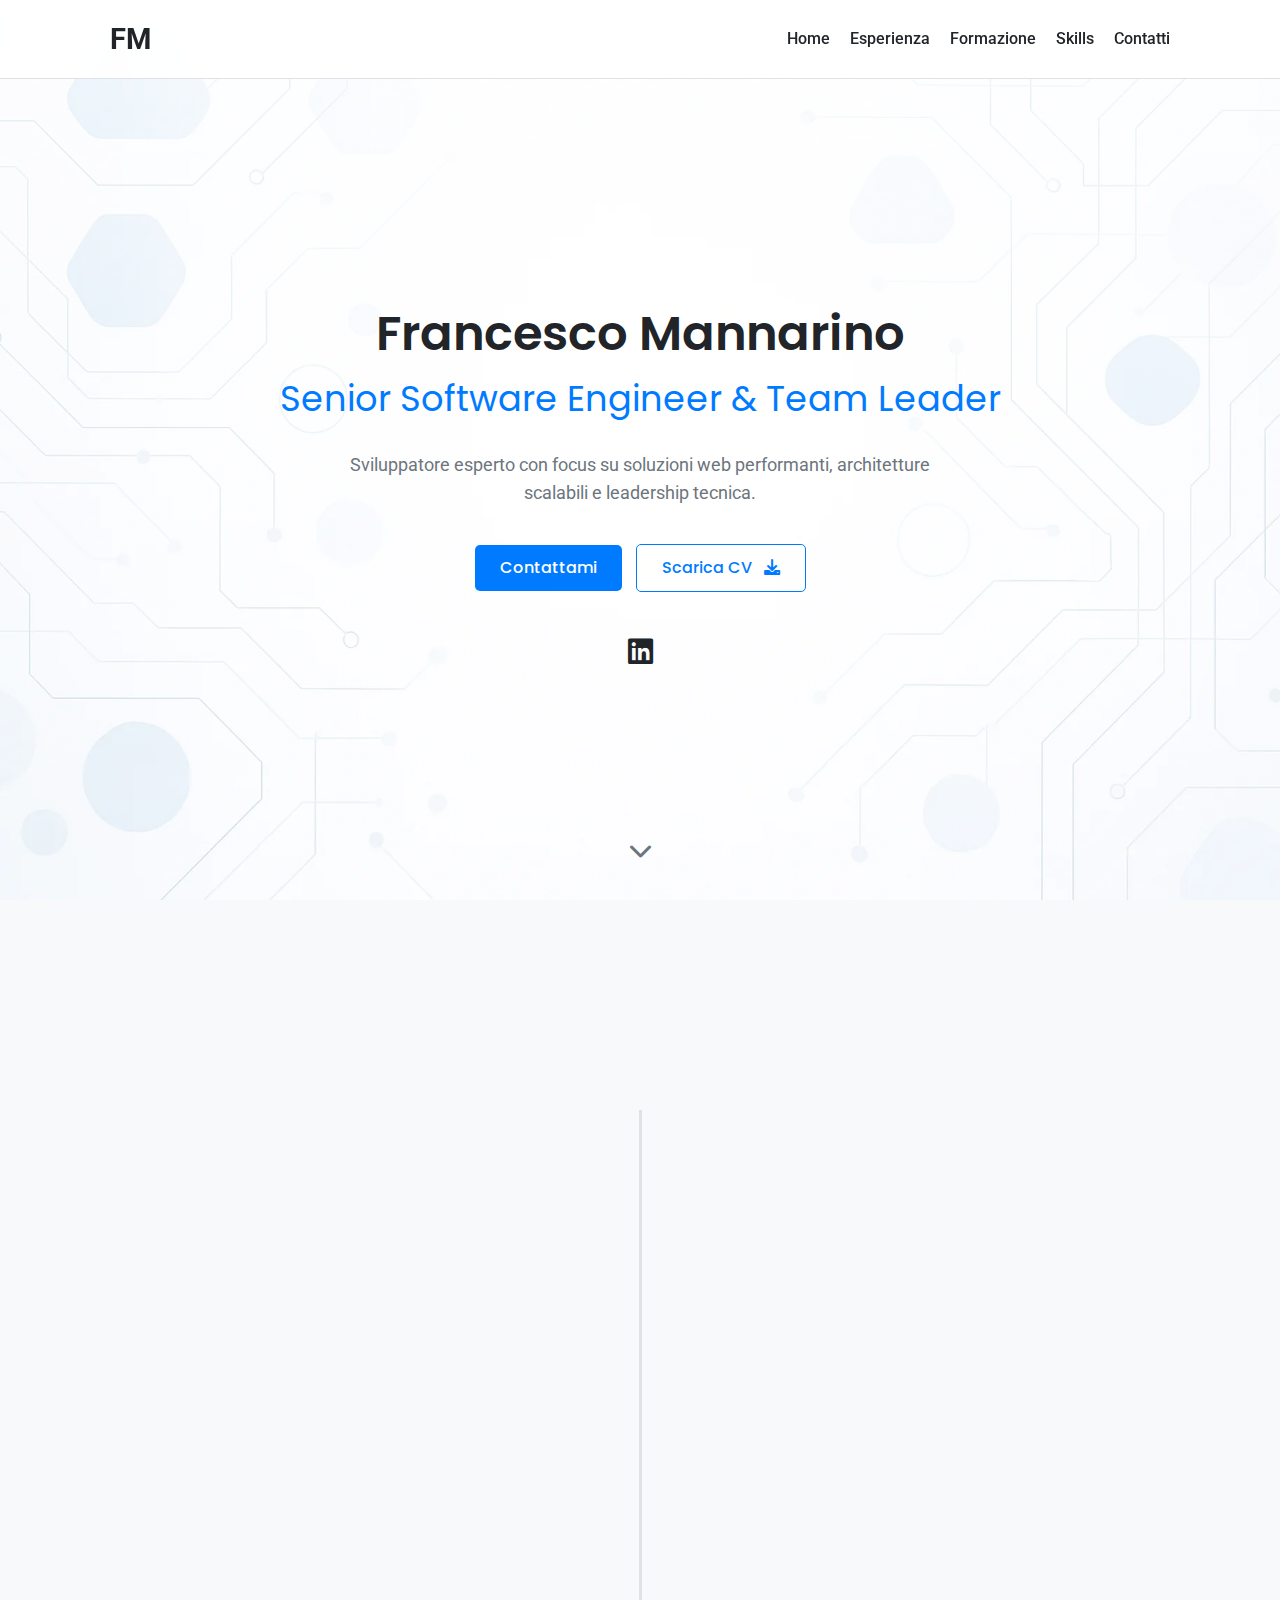
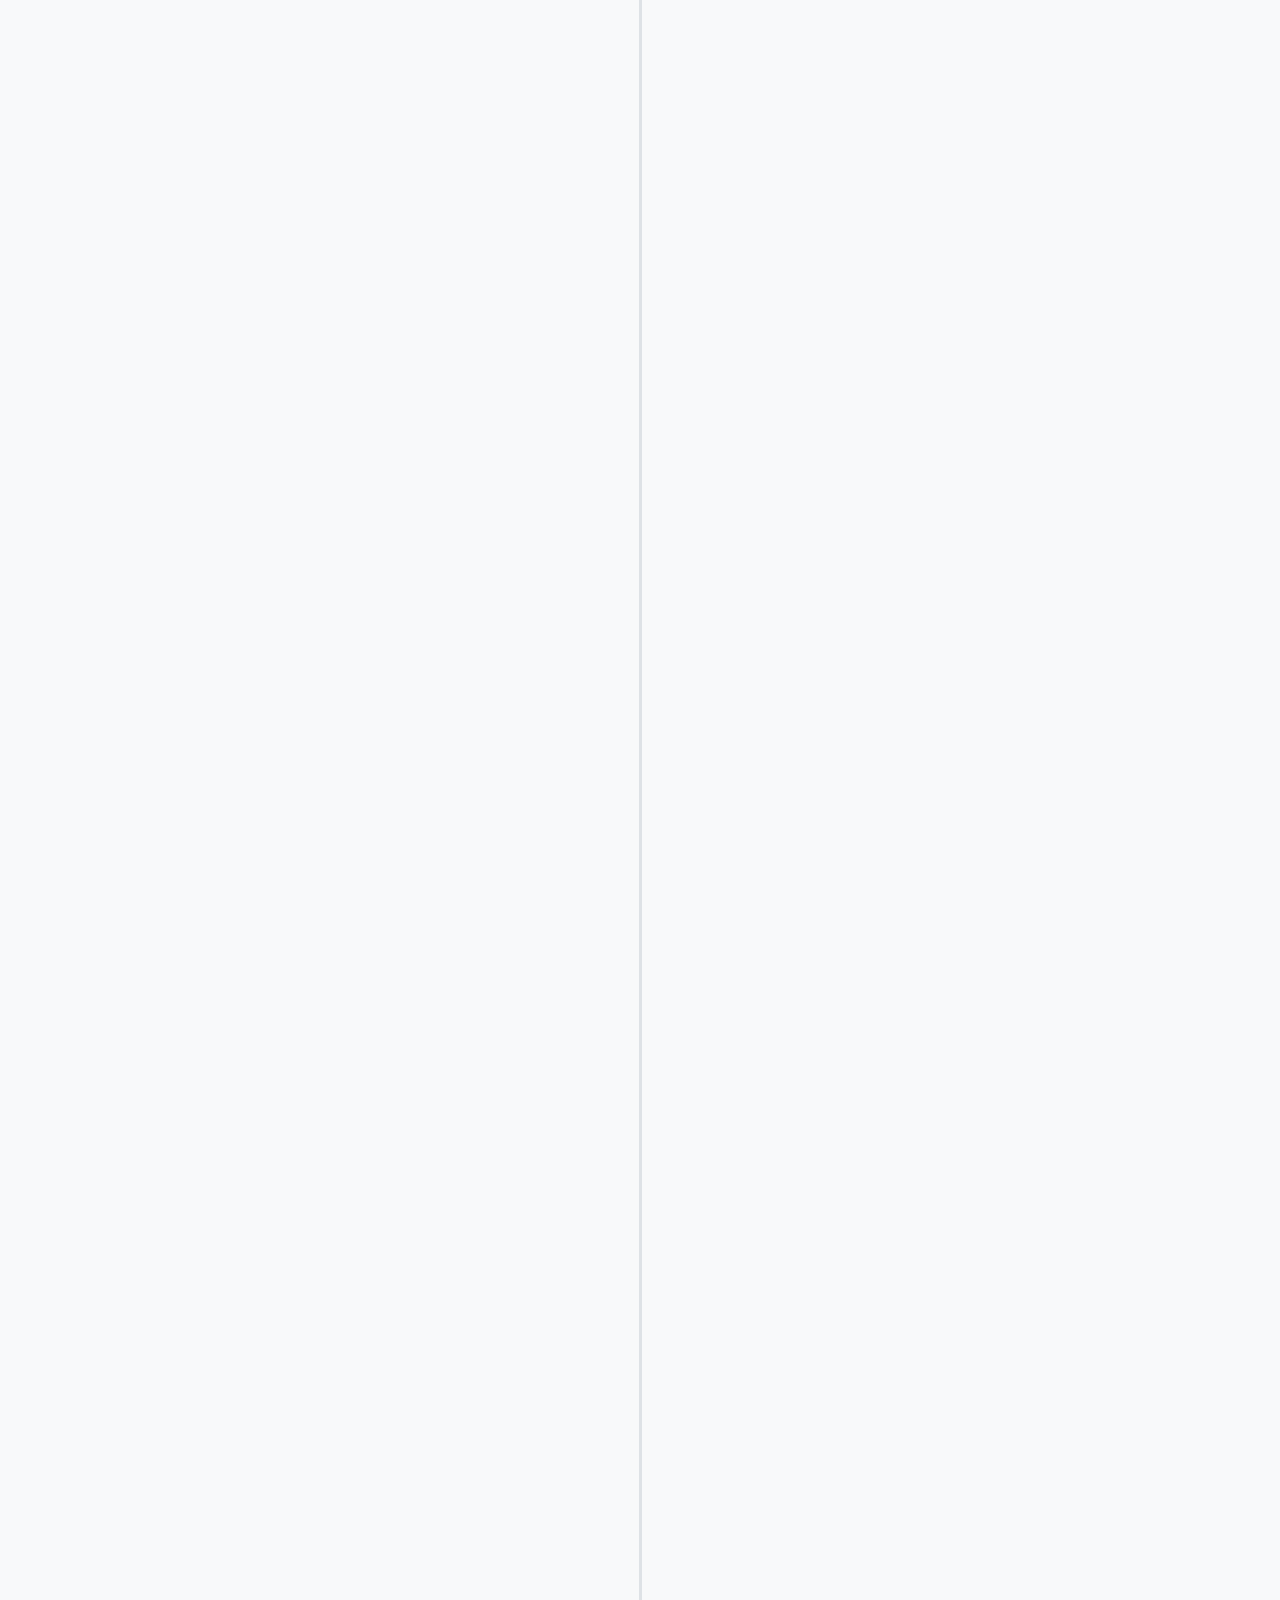
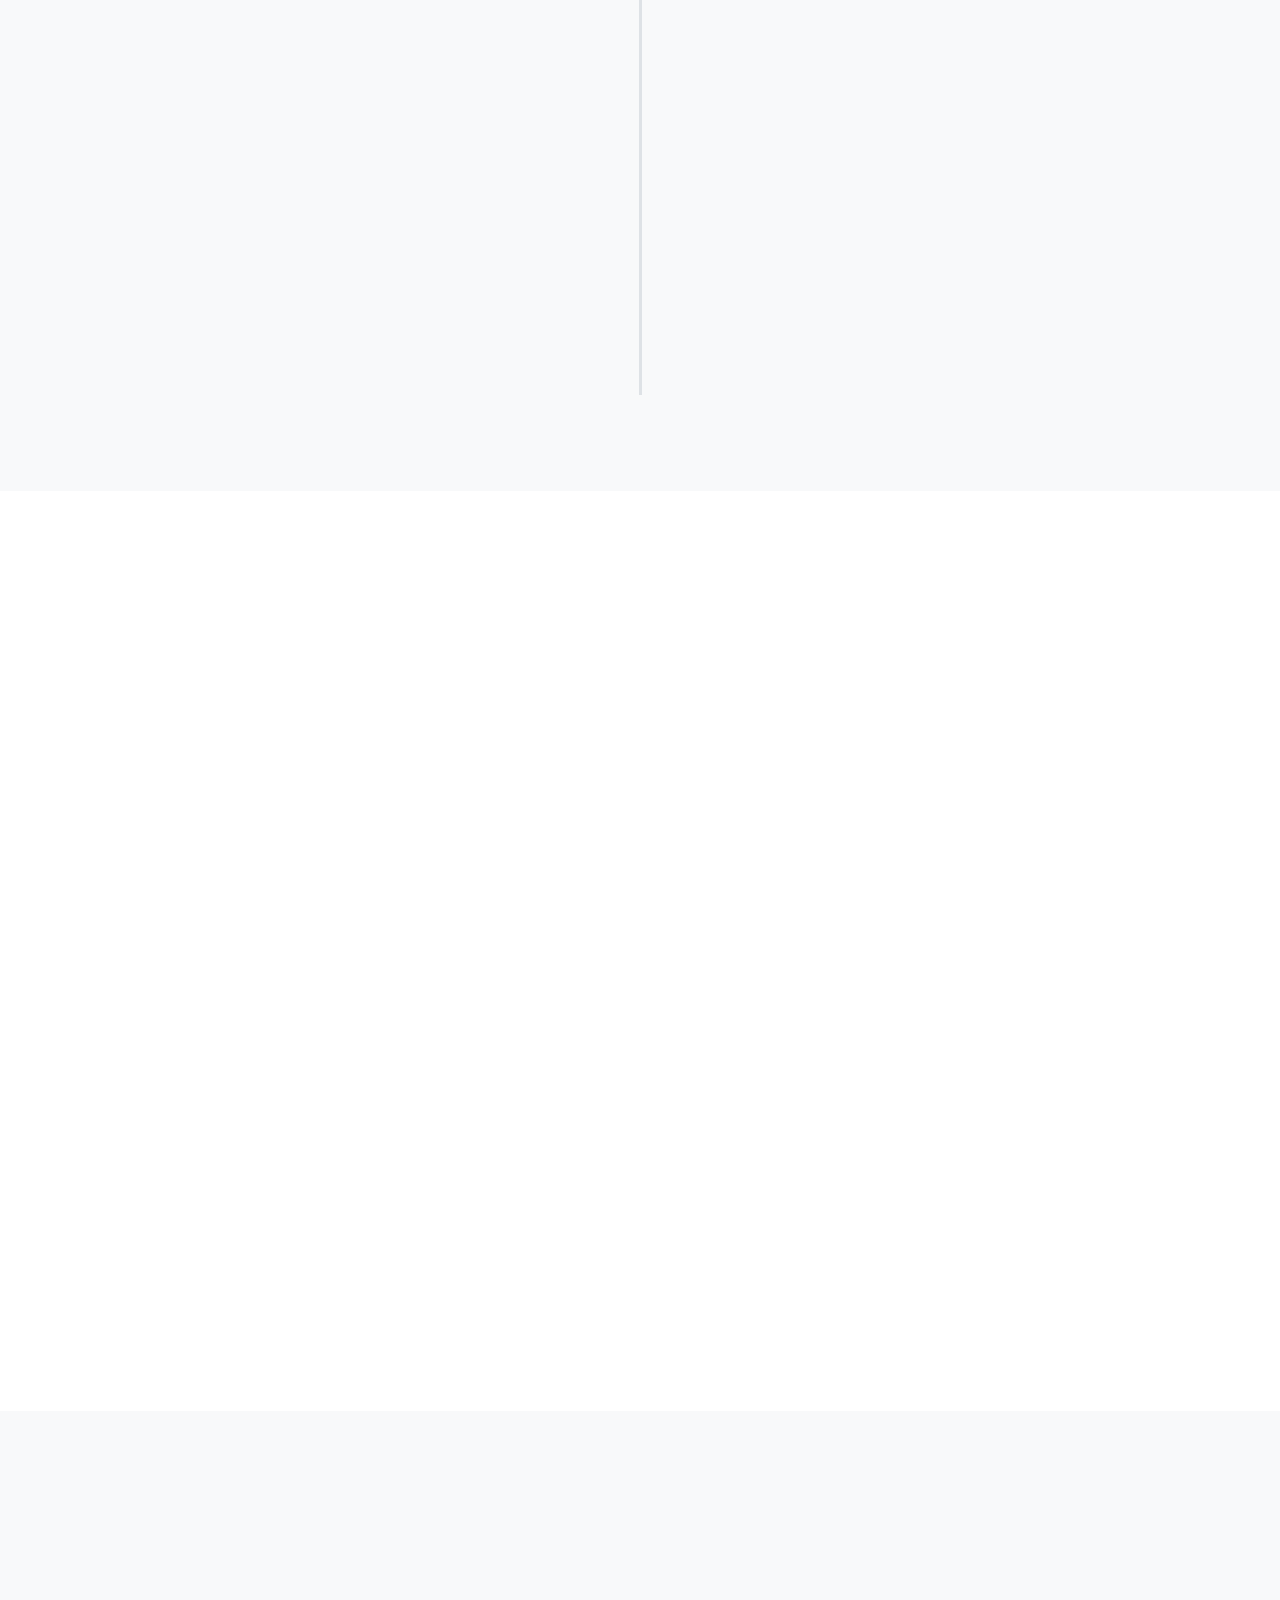
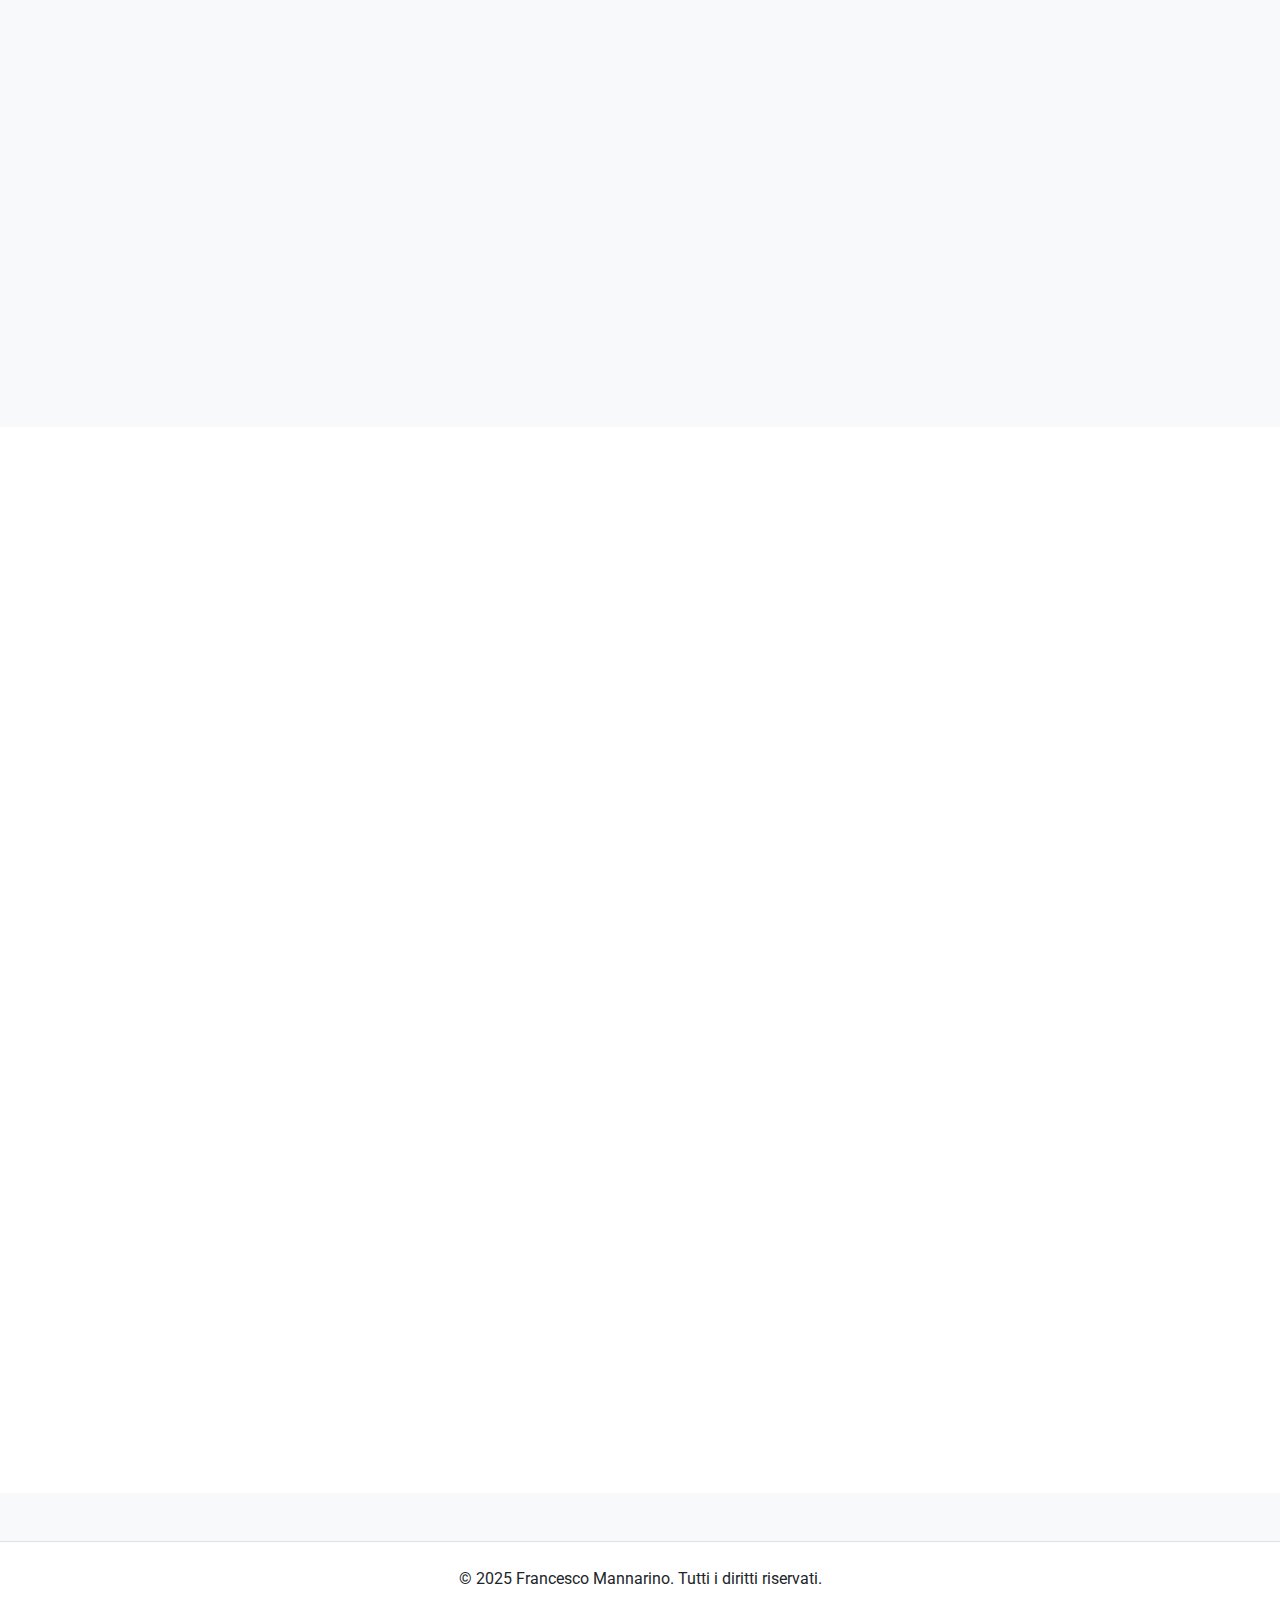
==== index.html @ 3ac3cac8 "Eliminata vecchia versione; inserita nuova versione del portfolio." ====
<!DOCTYPE html>
<html lang="it">
<head>
    <meta charset="UTF-8">
    <meta name="viewport" content="width=device-width, initial-scale=1.0">
    <title>Francesco Mannarino | Senior Software Engineer</title>
	<link rel="icon" href="images/favicon.ico" type="image/x-icon">
    <link rel="preconnect" href="https://fonts.googleapis.com">
    <link rel="preconnect" href="https://fonts.gstatic.com" crossorigin>
    <link href="https://fonts.googleapis.com/css2?family=Poppins:wght@400;600;700&family=Roboto:wght@400;500&display=swap" rel="stylesheet">
    <link rel="stylesheet" href="https://cdnjs.cloudflare.com/ajax/libs/font-awesome/6.0.0/css/all.min.css" integrity="sha512-9usAa10IRO0HhonpyAIVpjrylPvoDwiPUiKdWk5t3PyolY1cOd4DSE0Ga+ri4AuTroPR5aQvXU9xC6qOPnzFeg==" crossorigin="anonymous" referrerpolicy="no-referrer" />
    <link rel="stylesheet" href="style.css">
</head>
<body>

    <header class="navbar">
        <div class="container">
            <a href="#" class="logo">FM</a>
            <nav>
                <ul class="nav-links">
                    <li><a href="#hero">Home</a></li>
                    <li><a href="#experience">Esperienza</a></li>
                    <li><a href="#education">Formazione</a></li>
                    <li><a href="#skills">Skills</a></li>
                    <li><a href="#contact">Contatti</a></li>
                </ul>
                <button class="hamburger" id="hamburger-menu">
                    <i class="fas fa-bars"></i>
                </button>
            </nav>
        </div>
    </header>

    <section id="hero" class="hero-section">
        <div class="container">
            <div class="hero-content animate-on-scroll">
                <h1>Francesco Mannarino</h1>
                <h2>Senior Software Engineer & Team Leader</h2>
                <p class="subtitle">Sviluppatore esperto con focus su soluzioni web performanti, architetture scalabili e leadership tecnica.</p>
                <div class="hero-buttons">
                    <a href="#contact" class="btn btn-primary">Contattami</a>
                    <a href="Francesco_Mannarino_Resume_ITA.pdf" target="_blank" class="btn btn-secondary">Scarica CV <i class="fas fa-download"></i></a>
                     </div>
                <div class="social-links">
                     <a href="https://www.linkedin.com/in/francesco-mannarino" target="_blank" aria-label="LinkedIn"><i class="fab fa-linkedin"></i></a>
                    </div>
            </div>
        </div>
         <div class="scroll-indicator">
            <a href="#experience"><i class="fas fa-chevron-down"></i></a>
        </div>
    </section>

    <section id="experience" class="content-section">
        <div class="container">
            <h2 class="section-title animate-on-scroll">Esperienza Lavorativa</h2>
            <div class="timeline">
                <div class="timeline-item animate-on-scroll">
                    <div class="timeline-content card">
                        <span class="date">Ott 2021 - Presente</span>
                        <h3>Development Team Leader</h3>
                        <h4>Engineering Ingegneria Informatica SpA <span class="location"><i class="fas fa-map-marker-alt"></i> Roma</span></h4>
                        <ul>
                            <li>Ridotto i tempi di rilascio del 20% ottimizzando pianificazione e gestione attività.</li>
                            <li>Implementato CI/CD e coding standard, migliorando stabilità e manutenibilità.</li>
                            <li>Aumentata la soddisfazione PA con interfacce più intuitive e conformi.</li>
                        </ul>
                        <p class="tech-stack"><strong>Tech:</strong> Angular, Javascript, Typescript, HTML, CSS, PWA, WebAPI, NodeJS</p>
                     </div>
                </div>
                <div class="timeline-item animate-on-scroll">
                     <div class="timeline-content card">
                        <span class="date">Mag 2019 - Set 2021</span>
                        <h3>Software Development Specialist</h3>
                         <h4>Engineering Ingegneria Informatica SpA <span class="location"><i class="fas fa-map-marker-alt"></i> Roma</span></h4>
                        <ul>
                            <li>Ridotto i tempi di caricamento pagina del 30% ottimizzando risorse e codice.</li>
                            <li>Aumentato il coinvolgimento utenti migliorando UX e feedback positivi.</li>
                            <li>Creato componenti riutilizzabili velocizzando sviluppo e riducendo costi.</li>
                         </ul>
                         <p class="tech-stack"><strong>Tech:</strong> Angular, Javascript, Typescript, HTML, CSS, PWA, WebAPI</p>
                    </div>
                </div>

                <div class="timeline-item animate-on-scroll">
                    <div class="timeline-content card">
                        <span class="date">Ott 2017 - Apr 2019</span>
                        <h3>Coordinatore e Referente Tecnico</h3>
                        <h4>Fincons Group SpA <span class="location"><i class="fas fa-map-marker-alt"></i> Roma</span></h4>
                         <ul>
                            <li>Rilasciato l'app Trenitalia nei tempi previsti, migliorando le prestazioni del 15%.</li>
                            <li>Implementato pipeline CI/CD, ottimizzando il processo di sviluppo e rilascio.</li>
                        </ul>
                         <p class="tech-stack"><strong>Tech:</strong> AngularJS, Javascript, Ionic, HTML, CSS, Objective-C, Java</p>
                     </div>
                </div>
                 <div class="timeline-item animate-on-scroll">
                     <div class="timeline-content card">
                         <span class="date">Dic 2014 - Set 2017</span>
                        <h3>Front-End Developer</h3>
                         <h4>Fincons Group SpA <span class="location"><i class="fas fa-map-marker-alt"></i> Roma</span></h4>
                         <ul>
                            <li>Sviluppato l'app mobile Trenitalia (v4.0, v5.0) con tecnologia ibrida.</li>
                             <li>Aumentata stabilità e prestazioni dell'app del 15% con ottimizzazioni mirate.</li>
                         </ul>
                        <p class="tech-stack"><strong>Tech:</strong> AngularJS, Javascript, Ionic, HTML, CSS, Objective-C, Java, Spring Boot</p>
                     </div>
                </div>

                <div class="timeline-item animate-on-scroll">
                    <div class="timeline-content card">
                        <span class="date">Set 2010 - Nov 2014</span>
                         <h3>Scrittore Tutorial & Sviluppatore Web Interno</h3>
                        <h4>Edizioni Master SpA <span class="location"><i class="fas fa-map-marker-alt"></i> Rende</span></h4>
                        <ul>
                             <li>Redazione di tutorial hardware/software per riviste IT (WinMagazine, QualeComputer, IoProgrammo, LinuxMagazine).</li>
                            <li>Sviluppo piattaforma web interna per ottimizzare processi editoriali.</li>
                        </ul>
                         </div>
                 </div>
            </div>
        </div>
    </section>

    <section id="education" class="content-section bg-light">
        <div class="container">
            <h2 class="section-title animate-on-scroll">Formazione</h2>
            <div class="grid-layout">
                <div class="card education-card animate-on-scroll">
                     <i class="fas fa-brain icon-large"></i>
                    <h3>Master in Analisi Scientifica del Comportamento Non Verbale</h3>
                    <p>NeuroComScience <span class="location"><i class="fas fa-map-marker-alt"></i> Roma</span></p>
                </div>
                <div class="card education-card animate-on-scroll">
                     <i class="fas fa-network-wired icon-large"></i>
                     <h3>Specializzazione in Reti Informatiche e Sistemi Operativi</h3>
                     <p>Elis ICT Academy <span class="location"><i class="fas fa-map-marker-alt"></i> Roma</span></p>
                    <p class="certs">Certificazioni: Oracle Solaris, LPI 101, CCNA</p>
                     <p class="skills-learned">Soft skills: Team Building, Time Management, Comunicazione Efficace, CV Writing, ITIL</p>
                 </div>
                <div class="card education-card animate-on-scroll">
                    <i class="fas fa-graduation-cap icon-large"></i>
                    <h3>Diploma Liceo Classico</h3>
                    <p>Liceo Classico Italo Maione <span class="location"><i class="fas fa-map-marker-alt"></i> Paola</span></p>
                </div>
            </div>
             <div class="conferences animate-on-scroll">
                 <h3>Conferenze e Seminari</h3>
                 <p><i class="fas fa-microphone-alt"></i> <strong>Speaker @ FUGU: Nel multiverso dello sviluppo web e delle app "metaibride"</strong> (Roma, 2023) - Talk su sviluppo front-end per app native con API browser.</p>
             </div>
        </div>
    </section>

     <section id="skills" class="content-section">
         <div class="container">
            <h2 class="section-title animate-on-scroll">Competenze Tecniche e Linguistiche</h2>
            <div class="grid-layout skills-grid">
                 <div class="skill-category animate-on-scroll">
                    <h3><i class="fas fa-code"></i> Programmazione</h3>
                     <ul class="skills-list">
                         <li>Javascript</li><li>Typescript</li><li>HTML</li><li>CSS</li><li>SQL</li><li>Java</li><li>Python</li>
                     </ul>
                </div>
                <div class="skill-category animate-on-scroll">
                     <h3><i class="fas fa-cogs"></i> Framework & Strumenti</h3>
                     <ul class="skills-list">
                        <li>Angular</li><li>NodeJS</li><li>PWA</li><li>Web API</li><li>Ionic</li><li>jQuery</li><li>Bootstrap</li><li>Spring Boot</li><li>Git</li><li>CI/CD</li>
                    </ul>
                 </div>
                <div class="skill-category animate-on-scroll">
                    <h3><i class="fas fa-language"></i> Lingue</h3>
                    <ul class="skills-list">
                        <li>Italiano (Madrelingua)</li>
                        <li>Inglese (B2)</li>
                     </ul>
                </div>
             </div>
        </div>
    </section>

    <section id="contact" class="content-section bg-light">
        <div class="container">
            <h2 class="section-title animate-on-scroll">Contatti</h2>
            <div class="contact-info animate-on-scroll">
                 <p><i class="fas fa-envelope"></i> <a href="mailto:francescomannarino@fastmail.com">francescomannarino@fastmail.com</a></p>
                <p><i class="fas fa-phone"></i> <a href="tel:+393408403521">(+39) 3408403521</a></p>
                <p><i class="fab fa-linkedin"></i> <a href="https://www.linkedin.com/in/francesco-mannarino" target="_blank">linkedin.com/in/francesco-mannarino</a></p>
             </div>
            <div class="contact-form-container animate-on-scroll">
                 <h3>Inviami un messaggio</h3>
                <form id="contact-form" action="#" method="POST"> <div class="form-group">
                        <label for="name">Nome</label>
                         <input type="text" id="name" name="name" required>
                     </div>
                     <div class="form-group">
                         <label for="email">Email</label>
                         <input type="email" id="email" name="email" required>
                     </div>
                     <div class="form-group">
                         <label for="message">Messaggio</label>
                        <textarea id="message" name="message" rows="4" required></textarea>
                     </div>
                    <button type="submit" class="btn btn-primary">Invia Messaggio</button>
                    <p class="form-notice">Nota: L'invio del modulo è dimostrativo e richiede integrazione backend.</p>
                 </form>
            </div>
        </div>
    </section>

    <footer>
        <div class="container">
            <p>&copy; 2025 Francesco Mannarino. Tutti i diritti riservati.</p>
         </div>
    </footer>

    <script src="script.js"></script>
</body>
</html>
---- style.css ----
/* Global Styles & Variables - Light Theme */
:root {
    --primary-color: #007bff; /* Blu vibrante - Ottima alternativa al teal su chiaro */
    /* --primary-color: #00838f; */ /* Un Teal leggermente più scuro per contrasto */
    --secondary-color: #fd7e14; /* Arancione - Alternativa all'ambra */
    --main-bg: #f8f9fa;         /* Sfondo principale - Grigio molto chiaro */
    --secondary-bg: #ffffff;   /* Sfondo secondario/Card - Bianco */
    --text-main: #212529;       /* Testo principale - Quasi nero */
    --text-muted: #6c757d;      /* Testo secondario - Grigio */
    --card-bg: #ffffff;         /* Sfondo card - Bianco */
    --border-color: #dee2e6;    /* Colore bordi - Grigio chiaro */
    --navbar-bg: rgba(255, 255, 255, 0.9); /* Sfondo Navbar - Bianco traslucido */
    --font-heading: 'Poppins', sans-serif;
    --font-body: 'Roboto', sans-serif;
    --box-shadow: 0 4px 15px rgba(0, 0, 0, 0.08); /* Ombra più leggera */
    --transition-speed: 0.3s ease;
}

* {
    margin: 0;
    padding: 0;
    box-sizing: border-box;
}

html {
    scroll-behavior: smooth;
}

body {
    font-family: var(--font-body);
    background-color: var(--main-bg); /* Usa sfondo principale chiaro */
    color: var(--text-main);       /* Usa testo scuro */
    line-height: 1.6;
}

.container {
    max-width: 1100px;
    margin: 0 auto;
    padding: 0 20px;
}

h1, h2, h3, h4, h5, h6 {
    font-family: var(--font-heading);
    font-weight: 600;
    margin-bottom: 0.8rem;
    color: #343a40; /* Colore heading leggermente più scuro del testo base */
}

h1 { font-size: 3rem; line-height: 1.2; }
h2 { font-size: 2.2rem; }
h3 { font-size: 1.5rem; }

p { margin-bottom: 1rem; color: var(--text-main); } /* Assicura che i p usino il colore testo principale */
a { color: var(--primary-color); text-decoration: none; transition: color var(--transition-speed); }
a:hover { color: darken(var(--primary-color), 10%); } /* Scurisce il colore primario al hover */
ul { list-style: none; }

img { max-width: 100%; height: auto; }

/* Utility Classes */
.bg-light { background-color: var(--secondary-bg); } /* Usa il bianco per sezioni "light" */
.section-title {
    text-align: center;
    margin-bottom: 3rem;
    font-weight: 700;
    position: relative;
    padding-bottom: 10px;
    color: #343a40; /* Colore titolo sezione */
}
.section-title::after {
    content: '';
    position: absolute;
    bottom: 0;
    left: 50%;
    transform: translateX(-50%);
    width: 60px;
    height: 4px;
    background-color: var(--primary-color);
    border-radius: 2px;
}

.card {
    background-color: var(--card-bg); /* Bianco */
    padding: 2rem;
    border-radius: 8px;
    box-shadow: var(--box-shadow); /* Ombra leggera */
    border: 1px solid var(--border-color); /* Bordo grigio chiaro */
    transition: transform var(--transition-speed), box-shadow var(--transition-speed);
}
.card:hover {
    transform: translateY(-5px);
    box-shadow: 0 8px 20px rgba(0, 0, 0, 0.12); /* Ombra leggermente più pronunciata al hover */
}

.btn {
    display: inline-block;
    padding: 10px 25px;
    border-radius: 5px;
    font-weight: 500;
    text-decoration: none;
    transition: background-color var(--transition-speed), color var(--transition-speed), transform var(--transition-speed);
    cursor: pointer;
    border: none;
    font-family: var(--font-heading);
    margin: 5px;
}
.btn-primary {
    background-color: var(--primary-color);
    color: #fff; /* Testo bianco su bottone primario */
}
.btn-primary:hover {
    background-color: darken(var(--primary-color), 10%);
    transform: translateY(-2px);
}
.btn-secondary {
    background-color: transparent;
    color: var(--primary-color);
    border: 1px solid var(--primary-color);
}
.btn-secondary:hover {
    background-color: var(--primary-color);
    color: #fff; /* Testo bianco al hover */
    transform: translateY(-2px);
}
.btn i { margin-left: 8px; }

.location {
    font-size: 0.9em;
    color: var(--text-muted); /* Grigio per la location */
    margin-left: 5px;
}
.location i { margin-right: 3px; color: var(--primary-color); }

/* Navbar */
.navbar {
    background-color: var(--navbar-bg); /* Bianco traslucido */
    backdrop-filter: blur(10px);
    /* color: var(--text-main); */ /* Rimuovi o imposta colore testo scuro */
    padding: 1rem 0;
    position: fixed;
    width: 100%;
    top: 0;
    z-index: 1000;
    transition: background-color 0.3s ease;
    border-bottom: 1px solid var(--border-color); /* Bordo sottile sotto la navbar */
}
.navbar .container {
    display: flex;
    justify-content: space-between;
    align-items: center;
}
.logo {
    font-size: 1.8rem;
    font-weight: 700;
    color: var(--text-main); /* Logo scuro */
    text-decoration: none;
}
.nav-links {
    display: flex;
    list-style: none;
}
.nav-links li {
    margin-left: 20px;
}
.nav-links a {
    color: var(--text-main); /* Link scuri */
    text-decoration: none;
    font-weight: 500;
    transition: color var(--transition-speed);
    padding-bottom: 5px;
    position: relative;
}
.nav-links a::after {
    content: '';
    position: absolute;
    width: 0;
    height: 2px;
    bottom: 0;
    left: 0;
    background-color: var(--primary-color);
    transition: width var(--transition-speed);
}
.nav-links a:hover, /* Usa hover generico */
.nav-links a.active { /* Usa una classe .active se implementata con JS */
     color: var(--primary-color); /* Colora il testo del link al hover/active */
}
.nav-links a:hover::after,
.nav-links a.active::after {
    width: 100%;
}

.hamburger {
    display: none;
    background: none;
    border: none;
    color: var(--text-main); /* Icona hamburger scura */
    font-size: 1.8rem;
    cursor: pointer;
}

/* Hero Section */
.hero-section {
    min-height: 100vh;
    display: flex;
    align-items: center;
    justify-content: center;
    text-align: center;
    padding-top: 80px; /* Adjust for fixed navbar */
    position: relative;
   background: linear-gradient(rgba(255, 255, 255, 0.6), rgba(255, 255, 255, 0)), url('images/hero-background.webp') center center/cover no-repeat;
}

.hero-content h1 {
    color: var(--text-main); /* Testo scuro */
    margin-bottom: 0.5rem;
}
.hero-content h2 {
    color: var(--primary-color); /* Colore primario per il titolo */
    font-weight: 400;
    margin-bottom: 1.5rem;
}
.hero-content .subtitle {
    font-size: 1.1rem;
    max-width: 600px;
    margin: 0 auto 2rem auto;
    color: var(--text-muted); /* Testo grigio */
}
.hero-buttons {
    margin-bottom: 2rem;
}
.social-links a {
    color: var(--text-main); /* Icone social scure */
    font-size: 1.8rem;
    margin: 0 10px;
    transition: color var(--transition-speed);
}
.social-links a:hover {
    color: var(--primary-color); /* Colore primario al hover */
}

.scroll-indicator {
    position: absolute;
    bottom: 30px;
    left: 50%;
    transform: translateX(-50%);
    font-size: 1.5rem;
    animation: bounce 2s infinite;
}
.scroll-indicator a {
    color: var(--text-muted); /* Indicatore scroll grigio */
}
/* Keyframes bounce resta invariato */
@keyframes bounce {
  0%, 20%, 50%, 80%, 100% {transform: translate(-50%, 0);}
  40% {transform: translate(-50%, -10px);}
  60% {transform: translate(-50%, -5px);}
}


/* Content Sections */
.content-section {
    padding: 6rem 0;
}

/* Experience Section - Timeline */
.timeline {
    position: relative;
    max-width: 800px;
    margin: 0 auto;
}
.timeline::after { /* La linea verticale */
    content: '';
    position: absolute;
    width: 3px;
    background-color: var(--border-color); /* Linea grigio chiaro */
    top: 0;
    bottom: 0;
    left: 50%;
    margin-left: -1.5px;
}
.timeline-item {
    padding: 10px 40px;
    position: relative;
    background-color: inherit;
    width: 50%;
}
.timeline-item::after { /* I cerchi sulla linea */
    content: '';
    position: absolute;
    width: 15px;
    height: 15px;
    right: -8.5px;
    background-color: var(--main-bg); /* Sfondo cerchio = sfondo pagina */
    border: 3px solid var(--primary-color); /* Bordo cerchio = colore primario */
    top: 30px;
    border-radius: 50%;
    z-index: 1;
}
.timeline-item:nth-child(odd) { left: 0; }
.timeline-item:nth-child(even) { left: 50%; }
.timeline-item:nth-child(even)::after { left: -6.5px; }

.timeline-content { position: relative; }

.timeline-content .date {
    position: absolute;
    top: -35px;
    left: 0;
    font-size: 0.9em;
    color: var(--text-muted); /* Data grigia */
    background-color: var(--main-bg); /* Sfondo data = sfondo pagina */
    padding: 3px 8px;
    border-radius: 4px;
    border: 1px solid var(--border-color); /* Bordo leggero per la data */
}

.timeline-content h3 {
    color: var(--primary-color); /* Titolo ruolo = colore primario */
    margin-top: 0;
    margin-bottom: 0.3rem;
}
.timeline-content h4 {
    font-size: 1.1rem;
    font-weight: 500;
    margin-bottom: 1rem;
    color: var(--text-main); /* Nome azienda = testo principale */
}
.timeline-content ul {
    list-style: disc;
    padding-left: 20px;
    margin-bottom: 1rem;
}
.timeline-content ul li {
    margin-bottom: 0.5rem;
    color: var(--text-muted); /* Dettagli esperienza = testo grigio */
}
.tech-stack {
    font-size: 0.9em;
    color: var(--text-muted); /* Tech stack grigio */
    margin-top: 1rem;
    font-style: italic;
}

/* Education & Skills Section */
.grid-layout {
    display: grid;
    grid-template-columns: repeat(auto-fit, minmax(300px, 1fr));
    gap: 2rem;
}
.education-card {
    text-align: center;
}
.education-card .icon-large {
    font-size: 3rem;
    color: var(--primary-color);
    margin-bottom: 1rem;
}
.education-card h3 {
    margin-bottom: 0.5rem;
    color: var(--primary-color); /* Titolo formazione = colore primario */
}
.education-card p {
    margin-bottom: 0.5rem;
    color: var(--text-main); /* Testo formazione = testo principale */
}
.education-card .certs, .education-card .skills-learned {
    font-size: 0.9em;
    color: var(--text-muted); /* Dettagli grigi */
}
.conferences {
    margin-top: 3rem;
    padding: 1.5rem;
    background-color: var(--secondary-bg); /* Sfondo bianco */
    border-left: 4px solid var(--primary-color);
    border-radius: 0 5px 5px 0;
    border: 1px solid var(--border-color); /* Bordo leggero */
    border-left-width: 4px; /* Mantiene il bordo sinistro accentuato */
}
.conferences h3 { margin-bottom: 0.5rem; }
.conferences p { margin-bottom: 0; color: var(--text-main); }
.conferences i { margin-right: 8px; color: var(--primary-color); }

.skills-grid { gap: 3rem; }
.skill-category h3 {
    display: flex;
    align-items: center;
    gap: 10px;
    color: var(--primary-color); /* Titolo categoria skill = colore primario */
    border-bottom: 2px solid var(--border-color); /* Linea grigio chiaro */
    padding-bottom: 0.5rem;
    margin-bottom: 1.5rem;
}
.skill-category h3 i { font-size: 1.3em; }
.skills-list {
    display: flex;
    flex-wrap: wrap;
    gap: 10px;
}
.skills-list li {
    background-color: var(--secondary-bg); /* Sfondo bianco per i tag */
    color: var(--text-main); /* Testo scuro */
    padding: 8px 15px;
    border-radius: 20px;
    font-size: 0.95rem;
    border: 1px solid var(--border-color); /* Bordo grigio chiaro */
    transition: background-color var(--transition-speed), color var(--transition-speed);
}
.skills-list li:hover {
    background-color: var(--primary-color);
    color: #fff; /* Testo bianco al hover */
    border-color: var(--primary-color);
}

/* Contact Section */
.contact-info {
    text-align: center;
    margin-bottom: 3rem;
}
.contact-info p {
    margin-bottom: 1rem;
    font-size: 1.1rem;
}
.contact-info i {
    margin-right: 10px;
    color: var(--primary-color);
    width: 20px; /* Align icons */
    text-align: center;
}
.contact-form-container {
    max-width: 600px;
    margin: 0 auto;
    padding: 2rem;
    background-color: var(--secondary-bg); /* Sfondo bianco form */
    border-radius: 8px;
    box-shadow: var(--box-shadow);
    border: 1px solid var(--border-color); /* Bordo leggero */
}
.contact-form-container h3 {
    text-align: center;
    margin-bottom: 1.5rem;
    color: #343a40; /* Titolo form scuro */
}
.form-group {
    margin-bottom: 1.5rem;
}
.form-group label {
    display: block;
    margin-bottom: 5px;
    font-weight: 500;
    color: var(--text-muted); /* Label grigie */
}
.form-group input,
.form-group textarea {
    width: 100%;
    padding: 12px;
    border: 1px solid var(--border-color); /* Bordo grigio chiaro */
    border-radius: 5px;
    background-color: #fff; /* Sfondo input bianco */
    color: var(--text-main); /* Testo input scuro */
    font-family: inherit;
    font-size: 1rem;
}
.form-group input:focus,
.form-group textarea:focus {
    outline: none;
    border-color: var(--primary-color);
    box-shadow: 0 0 5px rgba(0, 123, 255, 0.3); /* Ombra focus con colore primario */
}
.form-group textarea {
    resize: vertical;
}
.form-notice {
    font-size: 0.85em;
    color: var(--text-muted); /* Nota grigia */
    text-align: center;
    margin-top: 1rem;
}

/* Footer */
footer {
    background-color: var(--secondary-bg); /* Footer bianco */
    color: var(--text-muted); /* Testo footer grigio */
    text-align: center;
    padding: 1.5rem 0;
    margin-top: 3rem;
    border-top: 1px solid var(--border-color); /* Bordo superiore grigio */
}

/* Animations - Restano invariate */
.animate-on-scroll {
    opacity: 0;
    transform: translateY(30px);
    transition: opacity 0.6s ease-out, transform 0.6s ease-out;
}
.animate-on-scroll.is-visible {
    opacity: 1;
    transform: translateY(0);
}

/* Responsive Design - Adattamenti per Navbar chiara */
@media (max-width: 992px) {
    h1 { font-size: 2.5rem; }
    h2 { font-size: 1.8rem; }
    .container { max-width: 90%; }
}

@media (max-width: 768px) {
    .nav-links {
        display: none;
        flex-direction: column;
        position: absolute;
        top: 70px; /* Altezza navbar */
        left: 0;
        width: 100%;
        background-color: var(--navbar-bg); /* Sfondo menu mobile = sfondo navbar */
        padding: 1rem 0;
        border-top: 1px solid var(--border-color); /* Separa il menu mobile */
        box-shadow: 0 4px 6px rgba(0, 0, 0, 0.1); /* Ombra per il menu mobile */
    }
    .nav-links.active { display: flex; }
    .nav-links li { margin: 10px 20px; }
    .nav-links a { display: block; text-align: center; color: var(--text-main); } /* Testo scuro anche nel menu mobile */
     .nav-links a:hover, .nav-links a.active { color: var(--primary-color); }
    .hamburger { display: block; color: var(--text-main); } /* Icona hamburger scura */

    /* Timeline adjustments (restano valide le modifiche di layout) */
    .timeline::after { left: 31px; }
    .timeline-item { width: 100%; padding-left: 70px; padding-right: 25px; }
    .timeline-item:nth-child(even) { left: 0%; }
    .timeline-item::after { left: 24px; background-color: var(--main-bg); /* Sfondo cerchio */ }
    .timeline-item:nth-child(even)::after { left: 24px; }
    .timeline-content .date { position: relative; top: auto; left: auto; display: inline-block; margin-bottom: 10px; }

    .grid-layout { grid-template-columns: 1fr; }
    .hero-content h1 { font-size: 2.2rem; }
    .hero-content h2 { font-size: 1.5rem; }
}

@media (max-width: 576px) {
     .hero-content h1 { font-size: 1.8rem; }
     .hero-content h2 { font-size: 1.3rem; }
     .btn { padding: 8px 18px; font-size: 0.9rem; }
     .card { padding: 1.5rem; }
     .contact-form-container { padding: 1.5rem; }
     /* Timeline adjustments (restano valide le modifiche di layout) */
     .timeline-item { padding-left: 50px; }
     .timeline::after { left: 15px; }
     .timeline-item::after { left: 8px; width: 12px; height: 12px; background-color: var(--main-bg);}
}
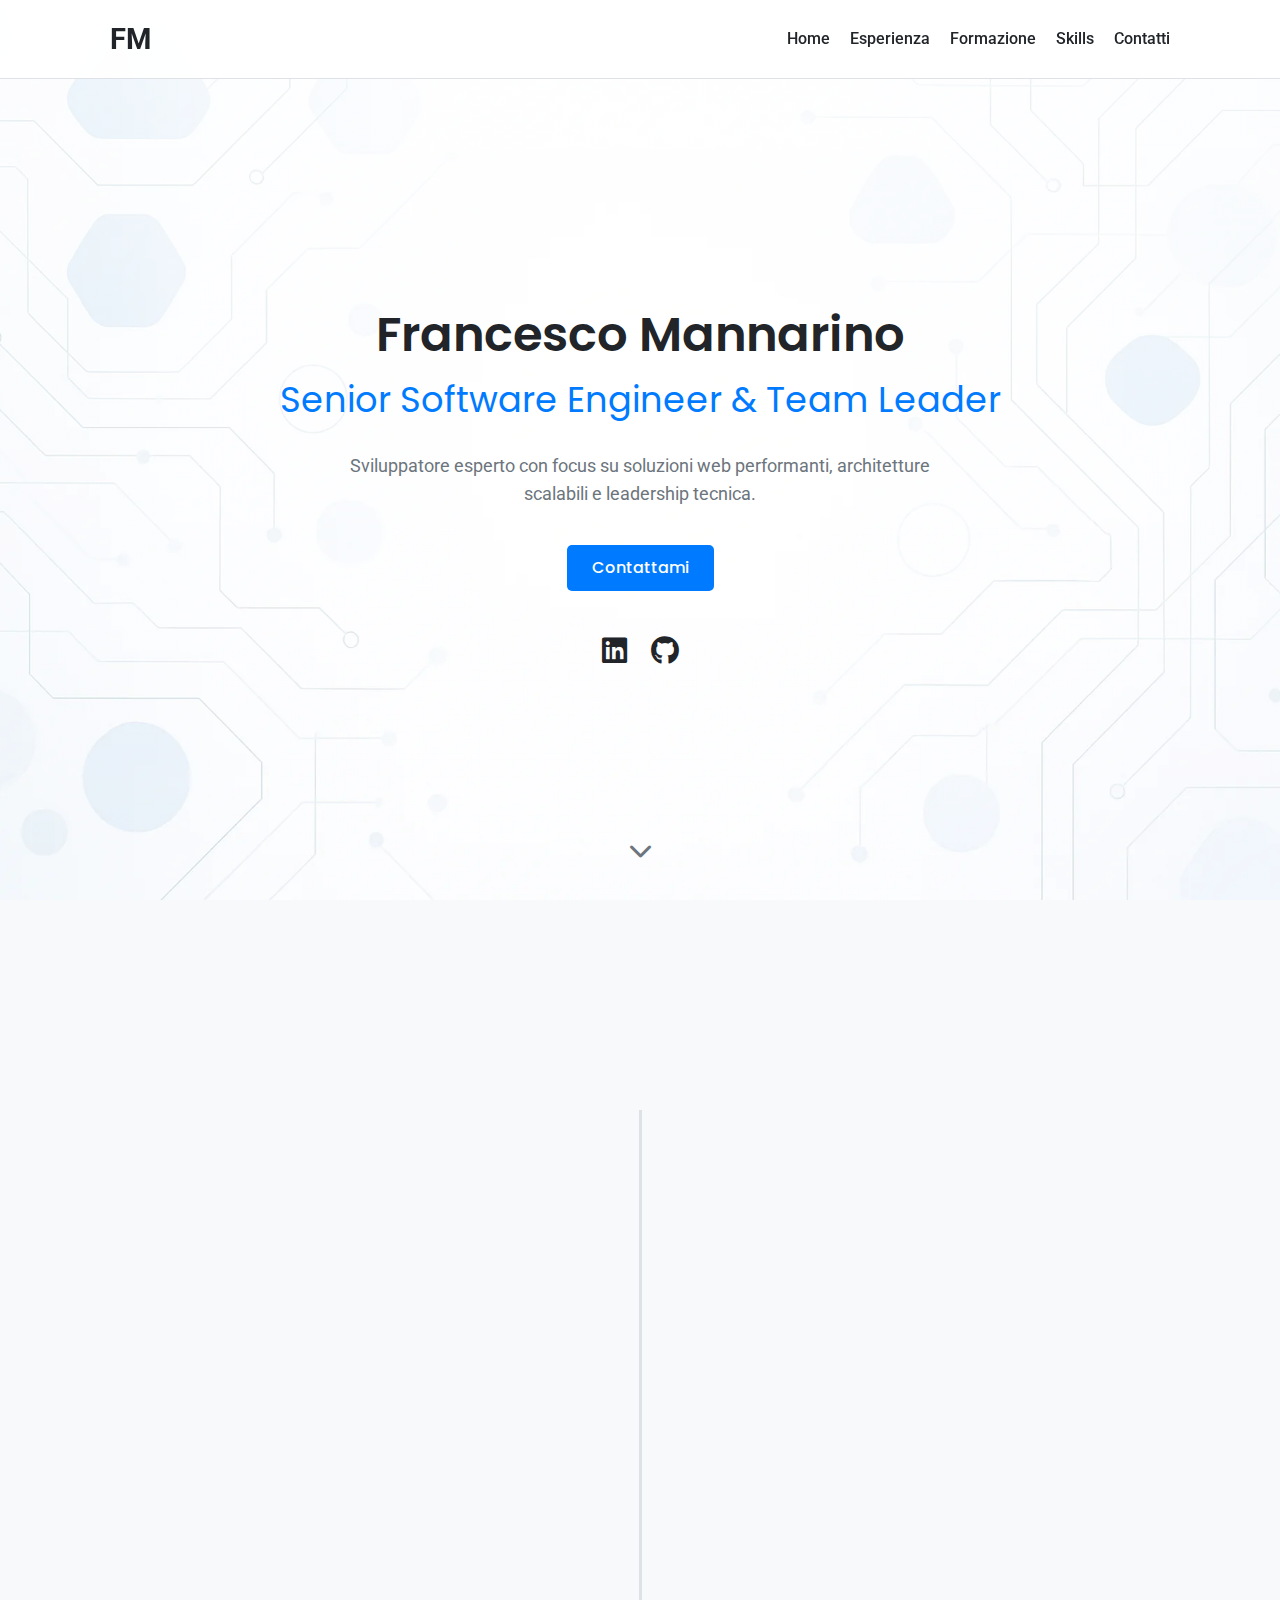
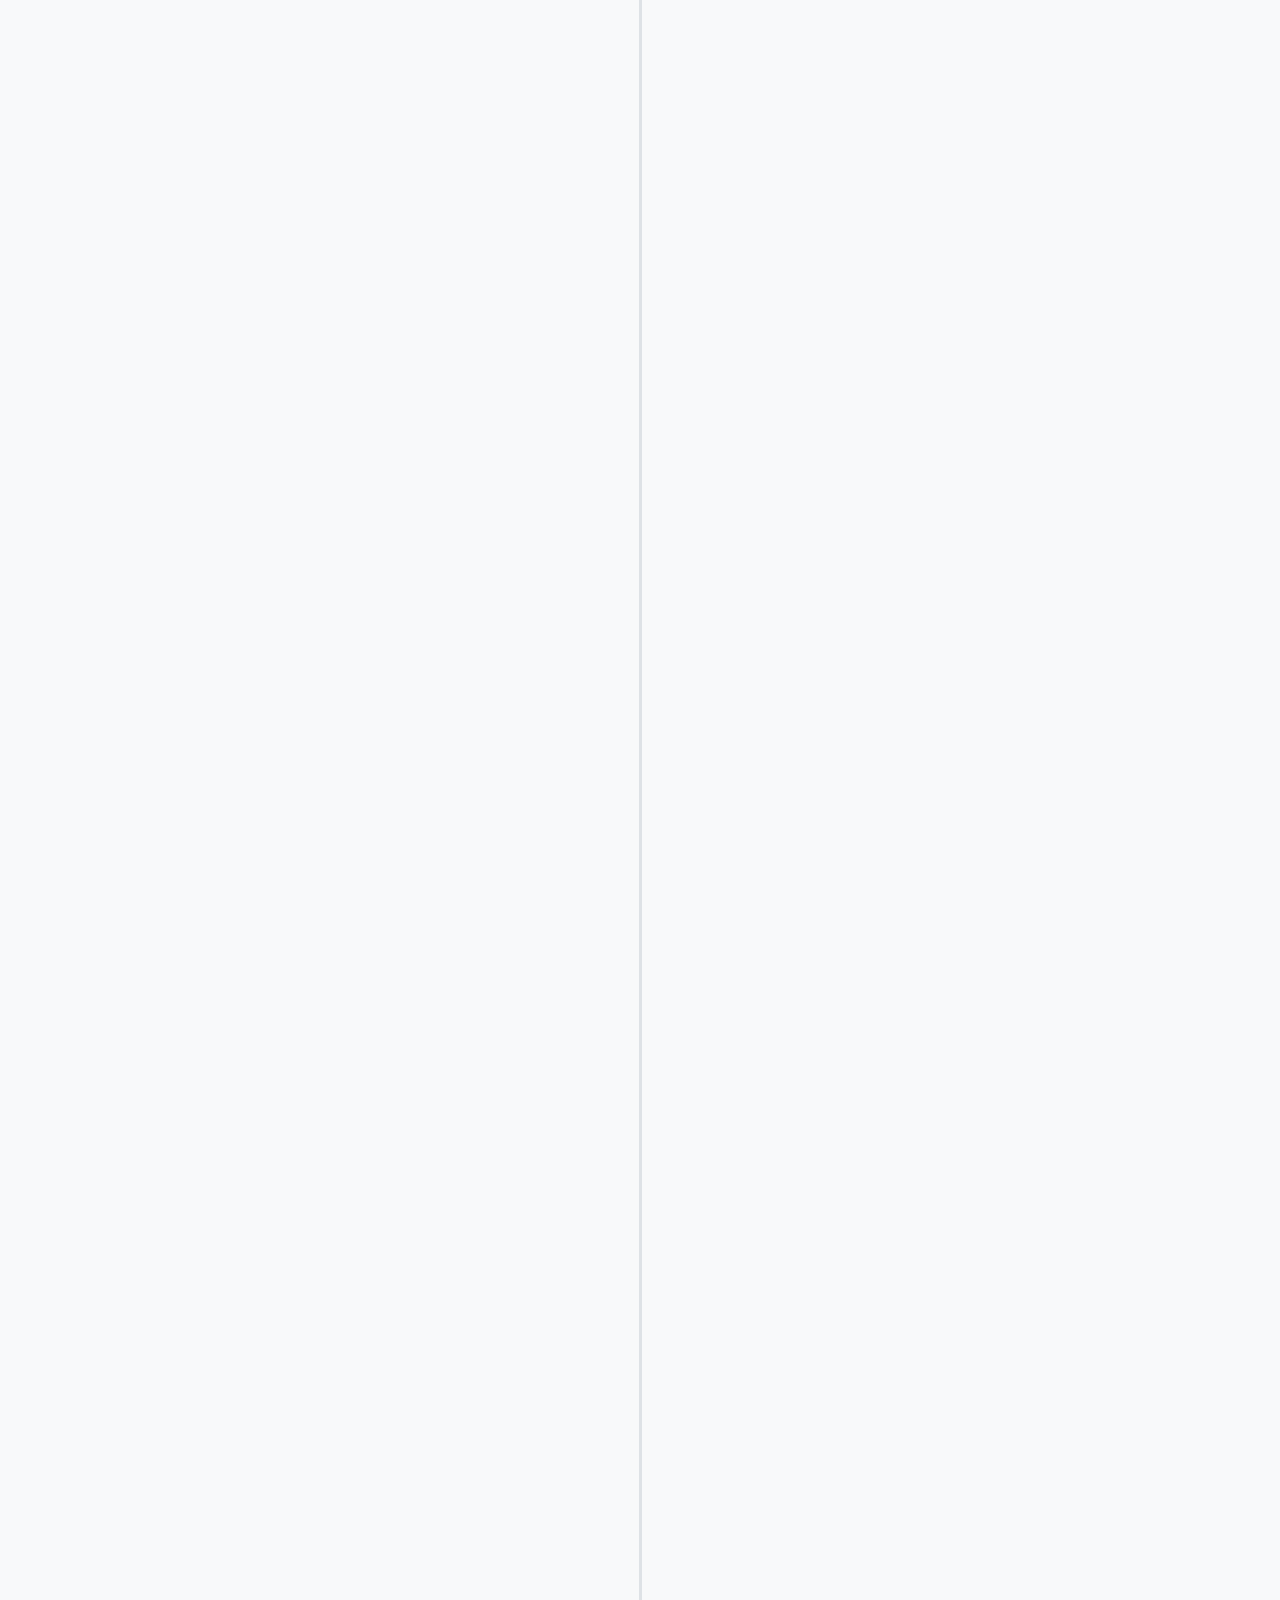
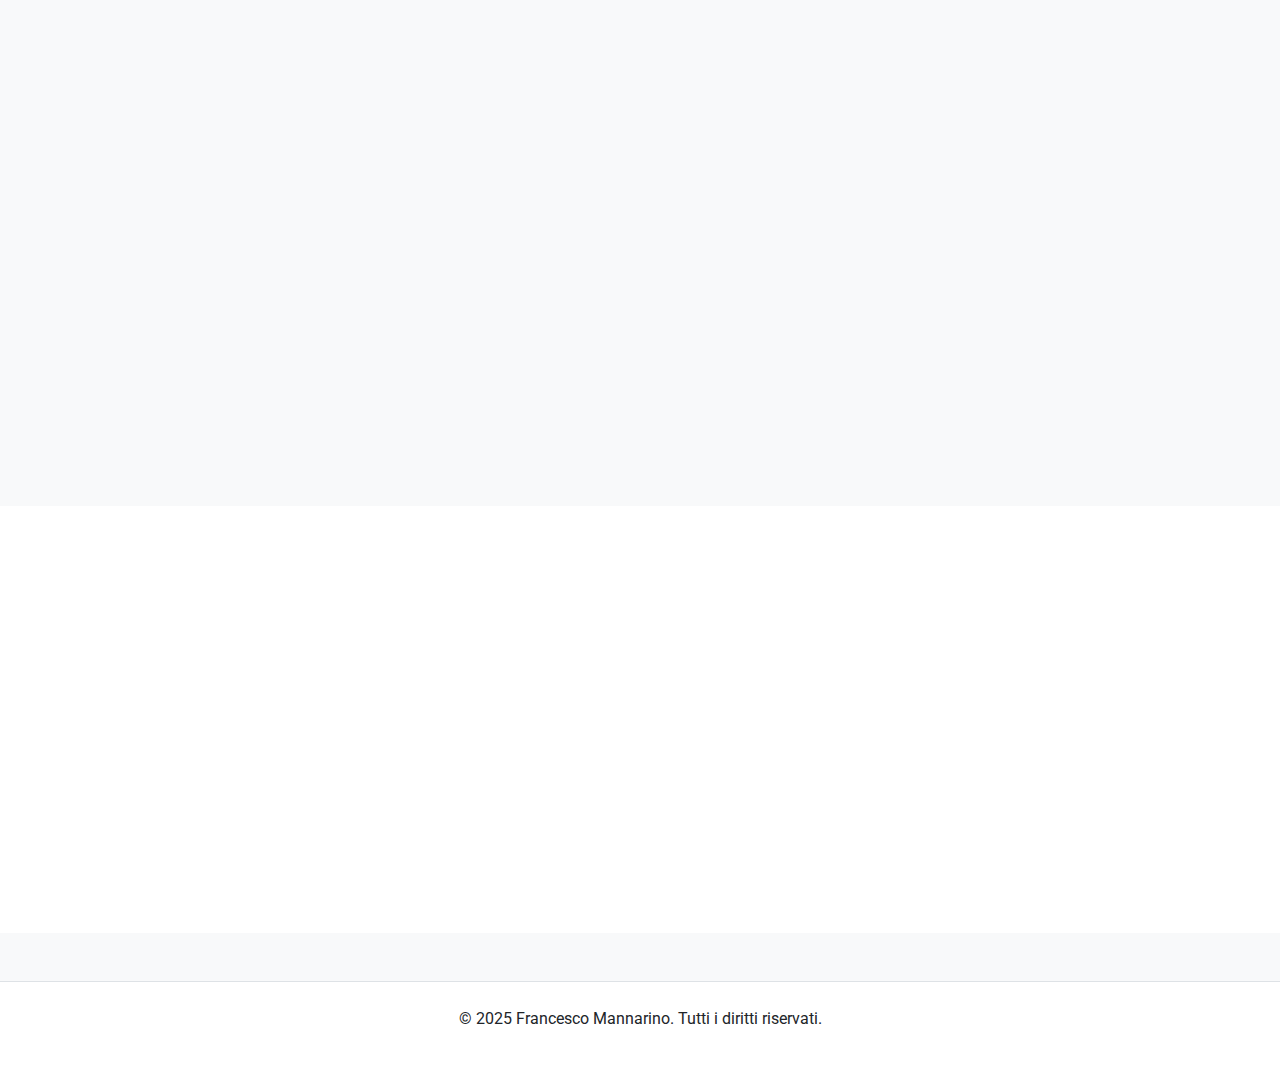
==== commit 47645abd: "Riorganizzazione del codice HTML e miglioramenti stilistici nel portfolio" ====
--- a/index.html
+++ b/index.html
@@ -1,16 +1,22 @@
 <!DOCTYPE html>
 <html lang="it">
+
 <head>
     <meta charset="UTF-8">
     <meta name="viewport" content="width=device-width, initial-scale=1.0">
     <title>Francesco Mannarino | Senior Software Engineer</title>
-	<link rel="icon" href="images/favicon.ico" type="image/x-icon">
+    <link rel="icon" href="images/favicon.ico" type="image/x-icon">
     <link rel="preconnect" href="https://fonts.googleapis.com">
     <link rel="preconnect" href="https://fonts.gstatic.com" crossorigin>
-    <link href="https://fonts.googleapis.com/css2?family=Poppins:wght@400;600;700&family=Roboto:wght@400;500&display=swap" rel="stylesheet">
-    <link rel="stylesheet" href="https://cdnjs.cloudflare.com/ajax/libs/font-awesome/6.0.0/css/all.min.css" integrity="sha512-9usAa10IRO0HhonpyAIVpjrylPvoDwiPUiKdWk5t3PyolY1cOd4DSE0Ga+ri4AuTroPR5aQvXU9xC6qOPnzFeg==" crossorigin="anonymous" referrerpolicy="no-referrer" />
+    <link
+        href="https://fonts.googleapis.com/css2?family=Poppins:wght@400;600;700&family=Roboto:wght@400;500&display=swap"
+        rel="stylesheet">
+    <link rel="stylesheet" href="https://cdnjs.cloudflare.com/ajax/libs/font-awesome/6.0.0/css/all.min.css"
+        integrity="sha512-9usAa10IRO0HhonpyAIVpjrylPvoDwiPUiKdWk5t3PyolY1cOd4DSE0Ga+ri4AuTroPR5aQvXU9xC6qOPnzFeg=="
+        crossorigin="anonymous" referrerpolicy="no-referrer" />
     <link rel="stylesheet" href="style.css">
 </head>
+
 <body>
 
     <header class="navbar">
@@ -36,17 +42,22 @@
             <div class="hero-content animate-on-scroll">
                 <h1>Francesco Mannarino</h1>
                 <h2>Senior Software Engineer & Team Leader</h2>
-                <p class="subtitle">Sviluppatore esperto con focus su soluzioni web performanti, architetture scalabili e leadership tecnica.</p>
+                <p class="subtitle">Sviluppatore esperto con focus su soluzioni web performanti, architetture scalabili
+                    e leadership tecnica.</p>
                 <div class="hero-buttons">
                     <a href="#contact" class="btn btn-primary">Contattami</a>
-                    <a href="Francesco_Mannarino_Resume_ITA.pdf" target="_blank" class="btn btn-secondary">Scarica CV <i class="fas fa-download"></i></a>
-                     </div>
+                    <!-- <a href="Francesco_Mannarino_Resume_ITA.pdf" target="_blank" class="btn btn-secondary">Scarica CV <i
+                            class="fas fa-download"></i></a> -->
+                </div>
                 <div class="social-links">
-                     <a href="https://www.linkedin.com/in/francesco-mannarino" target="_blank" aria-label="LinkedIn"><i class="fab fa-linkedin"></i></a>
-                    </div>
-            </div>
-        </div>
-         <div class="scroll-indicator">
+                    <a href="https://www.linkedin.com/in/francesco-mannarino" target="_blank" aria-label="LinkedIn"><i
+                            class="fab fa-linkedin"></i></a>
+                            <a href="https://github.com/francescomannarino/" target="_blank" aria-label="Github"><i
+                                class="fab fa-github"></i></a>
+                </div>
+            </div>
+        </div>
+        <div class="scroll-indicator">
             <a href="#experience"><i class="fas fa-chevron-down"></i></a>
         </div>
     </section>
@@ -59,26 +70,31 @@
                     <div class="timeline-content card">
                         <span class="date">Ott 2021 - Presente</span>
                         <h3>Development Team Leader</h3>
-                        <h4>Engineering Ingegneria Informatica SpA <span class="location"><i class="fas fa-map-marker-alt"></i> Roma</span></h4>
-                        <ul>
-                            <li>Ridotto i tempi di rilascio del 20% ottimizzando pianificazione e gestione attività.</li>
+                        <h4>Engineering Ingegneria Informatica SpA <span class="location"><i
+                                    class="fas fa-map-marker-alt"></i> Roma</span></h4>
+                        <ul>
+                            <li>Ridotto i tempi di rilascio del 20% ottimizzando pianificazione e gestione attività.
+                            </li>
                             <li>Implementato CI/CD e coding standard, migliorando stabilità e manutenibilità.</li>
                             <li>Aumentata la soddisfazione PA con interfacce più intuitive e conformi.</li>
                         </ul>
-                        <p class="tech-stack"><strong>Tech:</strong> Angular, Javascript, Typescript, HTML, CSS, PWA, WebAPI, NodeJS</p>
-                     </div>
-                </div>
-                <div class="timeline-item animate-on-scroll">
-                     <div class="timeline-content card">
+                        <p class="tech-stack"><strong>Tech:</strong> Angular, Javascript, Typescript, HTML, CSS, PWA,
+                            WebAPI, NodeJS</p>
+                    </div>
+                </div>
+                <div class="timeline-item animate-on-scroll">
+                    <div class="timeline-content card">
                         <span class="date">Mag 2019 - Set 2021</span>
                         <h3>Software Development Specialist</h3>
-                         <h4>Engineering Ingegneria Informatica SpA <span class="location"><i class="fas fa-map-marker-alt"></i> Roma</span></h4>
+                        <h4>Engineering Ingegneria Informatica SpA <span class="location"><i
+                                    class="fas fa-map-marker-alt"></i> Roma</span></h4>
                         <ul>
                             <li>Ridotto i tempi di caricamento pagina del 30% ottimizzando risorse e codice.</li>
                             <li>Aumentato il coinvolgimento utenti migliorando UX e feedback positivi.</li>
                             <li>Creato componenti riutilizzabili velocizzando sviluppo e riducendo costi.</li>
-                         </ul>
-                         <p class="tech-stack"><strong>Tech:</strong> Angular, Javascript, Typescript, HTML, CSS, PWA, WebAPI</p>
+                        </ul>
+                        <p class="tech-stack"><strong>Tech:</strong> Angular, Javascript, Typescript, HTML, CSS, PWA,
+                            WebAPI</p>
                     </div>
                 </div>
 
@@ -86,38 +102,44 @@
                     <div class="timeline-content card">
                         <span class="date">Ott 2017 - Apr 2019</span>
                         <h3>Coordinatore e Referente Tecnico</h3>
-                        <h4>Fincons Group SpA <span class="location"><i class="fas fa-map-marker-alt"></i> Roma</span></h4>
-                         <ul>
+                        <h4>Fincons Group SpA <span class="location"><i class="fas fa-map-marker-alt"></i> Roma</span>
+                        </h4>
+                        <ul>
                             <li>Rilasciato l'app Trenitalia nei tempi previsti, migliorando le prestazioni del 15%.</li>
                             <li>Implementato pipeline CI/CD, ottimizzando il processo di sviluppo e rilascio.</li>
                         </ul>
-                         <p class="tech-stack"><strong>Tech:</strong> AngularJS, Javascript, Ionic, HTML, CSS, Objective-C, Java</p>
-                     </div>
-                </div>
-                 <div class="timeline-item animate-on-scroll">
-                     <div class="timeline-content card">
-                         <span class="date">Dic 2014 - Set 2017</span>
+                        <p class="tech-stack"><strong>Tech:</strong> AngularJS, Javascript, Ionic, HTML, CSS,
+                            Objective-C, Java</p>
+                    </div>
+                </div>
+                <div class="timeline-item animate-on-scroll">
+                    <div class="timeline-content card">
+                        <span class="date">Dic 2014 - Set 2017</span>
                         <h3>Front-End Developer</h3>
-                         <h4>Fincons Group SpA <span class="location"><i class="fas fa-map-marker-alt"></i> Roma</span></h4>
-                         <ul>
+                        <h4>Fincons Group SpA <span class="location"><i class="fas fa-map-marker-alt"></i> Roma</span>
+                        </h4>
+                        <ul>
                             <li>Sviluppato l'app mobile Trenitalia (v4.0, v5.0) con tecnologia ibrida.</li>
-                             <li>Aumentata stabilità e prestazioni dell'app del 15% con ottimizzazioni mirate.</li>
-                         </ul>
-                        <p class="tech-stack"><strong>Tech:</strong> AngularJS, Javascript, Ionic, HTML, CSS, Objective-C, Java, Spring Boot</p>
-                     </div>
+                            <li>Aumentata stabilità e prestazioni dell'app del 15% con ottimizzazioni mirate.</li>
+                        </ul>
+                        <p class="tech-stack"><strong>Tech:</strong> AngularJS, Javascript, Ionic, HTML, CSS,
+                            Objective-C, Java, Spring Boot</p>
+                    </div>
                 </div>
 
                 <div class="timeline-item animate-on-scroll">
                     <div class="timeline-content card">
                         <span class="date">Set 2010 - Nov 2014</span>
-                         <h3>Scrittore Tutorial & Sviluppatore Web Interno</h3>
-                        <h4>Edizioni Master SpA <span class="location"><i class="fas fa-map-marker-alt"></i> Rende</span></h4>
-                        <ul>
-                             <li>Redazione di tutorial hardware/software per riviste IT (WinMagazine, QualeComputer, IoProgrammo, LinuxMagazine).</li>
+                        <h3>Scrittore Tutorial & Sviluppatore Web Interno</h3>
+                        <h4>Edizioni Master SpA <span class="location"><i class="fas fa-map-marker-alt"></i>
+                                Rende</span></h4>
+                        <ul>
+                            <li>Redazione di tutorial hardware/software per riviste IT (WinMagazine, QualeComputer,
+                                IoProgrammo, LinuxMagazine).</li>
                             <li>Sviluppo piattaforma web interna per ottimizzare processi editoriali.</li>
                         </ul>
-                         </div>
-                 </div>
+                    </div>
+                </div>
             </div>
         </div>
     </section>
@@ -127,54 +149,79 @@
             <h2 class="section-title animate-on-scroll">Formazione</h2>
             <div class="grid-layout">
                 <div class="card education-card animate-on-scroll">
-                     <i class="fas fa-brain icon-large"></i>
+                    <i class="fas fa-brain icon-large"></i>
                     <h3>Master in Analisi Scientifica del Comportamento Non Verbale</h3>
                     <p>NeuroComScience <span class="location"><i class="fas fa-map-marker-alt"></i> Roma</span></p>
                 </div>
                 <div class="card education-card animate-on-scroll">
-                     <i class="fas fa-network-wired icon-large"></i>
-                     <h3>Specializzazione in Reti Informatiche e Sistemi Operativi</h3>
-                     <p>Elis ICT Academy <span class="location"><i class="fas fa-map-marker-alt"></i> Roma</span></p>
-                    <p class="certs">Certificazioni: Oracle Solaris, LPI 101, CCNA</p>
-                     <p class="skills-learned">Soft skills: Team Building, Time Management, Comunicazione Efficace, CV Writing, ITIL</p>
-                 </div>
+                    <i class="fas fa-network-wired icon-large"></i>
+                    <h3>Specializzazione in Reti Informatiche e Sistemi Operativi</h3>
+                    <p>Elis ICT Academy <span class="location"><i class="fas fa-map-marker-alt"></i> Roma</span></p>
+                    <p class="certs">Certificazioni: Oracle Solaris, LPIC-1, CCNA</p>
+                    <p class="skills-learned">Soft skills: Team Building, Time Management, Comunicazione Efficace, CV
+                        Writing, ITIL</p>
+                </div>
                 <div class="card education-card animate-on-scroll">
                     <i class="fas fa-graduation-cap icon-large"></i>
                     <h3>Diploma Liceo Classico</h3>
-                    <p>Liceo Classico Italo Maione <span class="location"><i class="fas fa-map-marker-alt"></i> Paola</span></p>
-                </div>
-            </div>
-             <div class="conferences animate-on-scroll">
-                 <h3>Conferenze e Seminari</h3>
-                 <p><i class="fas fa-microphone-alt"></i> <strong>Speaker @ FUGU: Nel multiverso dello sviluppo web e delle app "metaibride"</strong> (Roma, 2023) - Talk su sviluppo front-end per app native con API browser.</p>
-             </div>
-        </div>
-    </section>
-
-     <section id="skills" class="content-section">
-         <div class="container">
+                    <p>Liceo Classico Italo Maione <span class="location"><i class="fas fa-map-marker-alt"></i>
+                            Paola</span></p>
+                </div>
+            </div>
+            <div class="conferences animate-on-scroll">
+                <h3>Conferenze e Seminari</h3>
+                <p><i class="fas fa-microphone-alt"></i> <strong>Speaker @ FUGU: Nel multiverso dello sviluppo web e
+                        delle app "metaibride"</strong> (Roma, 2023) - Talk su sviluppo front-end per app native usando
+                    le API del
+                    browser.</p>
+                <br>
+                <p><i class="fas fa-sitemap"></i> <strong>Organizzatore @ Engineering Learning Labs</strong>
+                    (Roma, 2024 - oggi) - E' un gruppo indipendente di appassionati di tecnologia e di innovazione nato nel 2016 all'interno di Engineering con lo scopo di condividere la passione per l'informatica e di accrescere costantemente le nostre conoscenze. 
+                </p>
+
+            </div>
+        </div>
+    </section>
+
+    <section id="skills" class="content-section">
+        <div class="container">
             <h2 class="section-title animate-on-scroll">Competenze Tecniche e Linguistiche</h2>
             <div class="grid-layout skills-grid">
-                 <div class="skill-category animate-on-scroll">
+                <div class="skill-category animate-on-scroll">
                     <h3><i class="fas fa-code"></i> Programmazione</h3>
-                     <ul class="skills-list">
-                         <li>Javascript</li><li>Typescript</li><li>HTML</li><li>CSS</li><li>SQL</li><li>Java</li><li>Python</li>
-                     </ul>
+                    <ul class="skills-list">
+                        <li>Javascript</li>
+                        <li>Typescript</li>
+                        <li>HTML</li>
+                        <li>CSS</li>
+                        <li>SQL</li>
+                        <li>Java</li>
+                        <li>Python</li>
+                    </ul>
                 </div>
                 <div class="skill-category animate-on-scroll">
-                     <h3><i class="fas fa-cogs"></i> Framework & Strumenti</h3>
-                     <ul class="skills-list">
-                        <li>Angular</li><li>NodeJS</li><li>PWA</li><li>Web API</li><li>Ionic</li><li>jQuery</li><li>Bootstrap</li><li>Spring Boot</li><li>Git</li><li>CI/CD</li>
+                    <h3><i class="fas fa-cogs"></i> Framework & Strumenti</h3>
+                    <ul class="skills-list">
+                        <li>Angular</li>
+                        <li>NodeJS</li>
+                        <li>PWA</li>
+                        <li>Web API</li>
+                        <li>Ionic</li>
+                        <li>jQuery</li>
+                        <li>Bootstrap</li>
+                        <li>Spring Boot</li>
+                        <li>Git</li>
+                        <li>CI/CD</li>
                     </ul>
-                 </div>
+                </div>
                 <div class="skill-category animate-on-scroll">
                     <h3><i class="fas fa-language"></i> Lingue</h3>
                     <ul class="skills-list">
                         <li>Italiano (Madrelingua)</li>
                         <li>Inglese (B2)</li>
-                     </ul>
-                </div>
-             </div>
+                    </ul>
+                </div>
+            </div>
         </div>
     </section>
 
@@ -182,27 +229,10 @@
         <div class="container">
             <h2 class="section-title animate-on-scroll">Contatti</h2>
             <div class="contact-info animate-on-scroll">
-                 <p><i class="fas fa-envelope"></i> <a href="mailto:francescomannarino@fastmail.com">francescomannarino@fastmail.com</a></p>
-                <p><i class="fas fa-phone"></i> <a href="tel:+393408403521">(+39) 3408403521</a></p>
-                <p><i class="fab fa-linkedin"></i> <a href="https://www.linkedin.com/in/francesco-mannarino" target="_blank">linkedin.com/in/francesco-mannarino</a></p>
-             </div>
-            <div class="contact-form-container animate-on-scroll">
-                 <h3>Inviami un messaggio</h3>
-                <form id="contact-form" action="#" method="POST"> <div class="form-group">
-                        <label for="name">Nome</label>
-                         <input type="text" id="name" name="name" required>
-                     </div>
-                     <div class="form-group">
-                         <label for="email">Email</label>
-                         <input type="email" id="email" name="email" required>
-                     </div>
-                     <div class="form-group">
-                         <label for="message">Messaggio</label>
-                        <textarea id="message" name="message" rows="4" required></textarea>
-                     </div>
-                    <button type="submit" class="btn btn-primary">Invia Messaggio</button>
-                    <p class="form-notice">Nota: L'invio del modulo è dimostrativo e richiede integrazione backend.</p>
-                 </form>
+                <p><i class="fas fa-envelope"></i> <a
+                        href="mailto:info@francescomannarino.dev">info@francescomannarino.dev</a></p>
+                <p><i class="fab fa-linkedin"></i> <a href="https://www.linkedin.com/in/francesco-mannarino"
+                        target="_blank">linkedin.com/in/francesco-mannarino</a></p>
             </div>
         </div>
     </section>
@@ -210,9 +240,10 @@
     <footer>
         <div class="container">
             <p>&copy; 2025 Francesco Mannarino. Tutti i diritti riservati.</p>
-         </div>
+        </div>
     </footer>
 
     <script src="script.js"></script>
 </body>
+
 </html>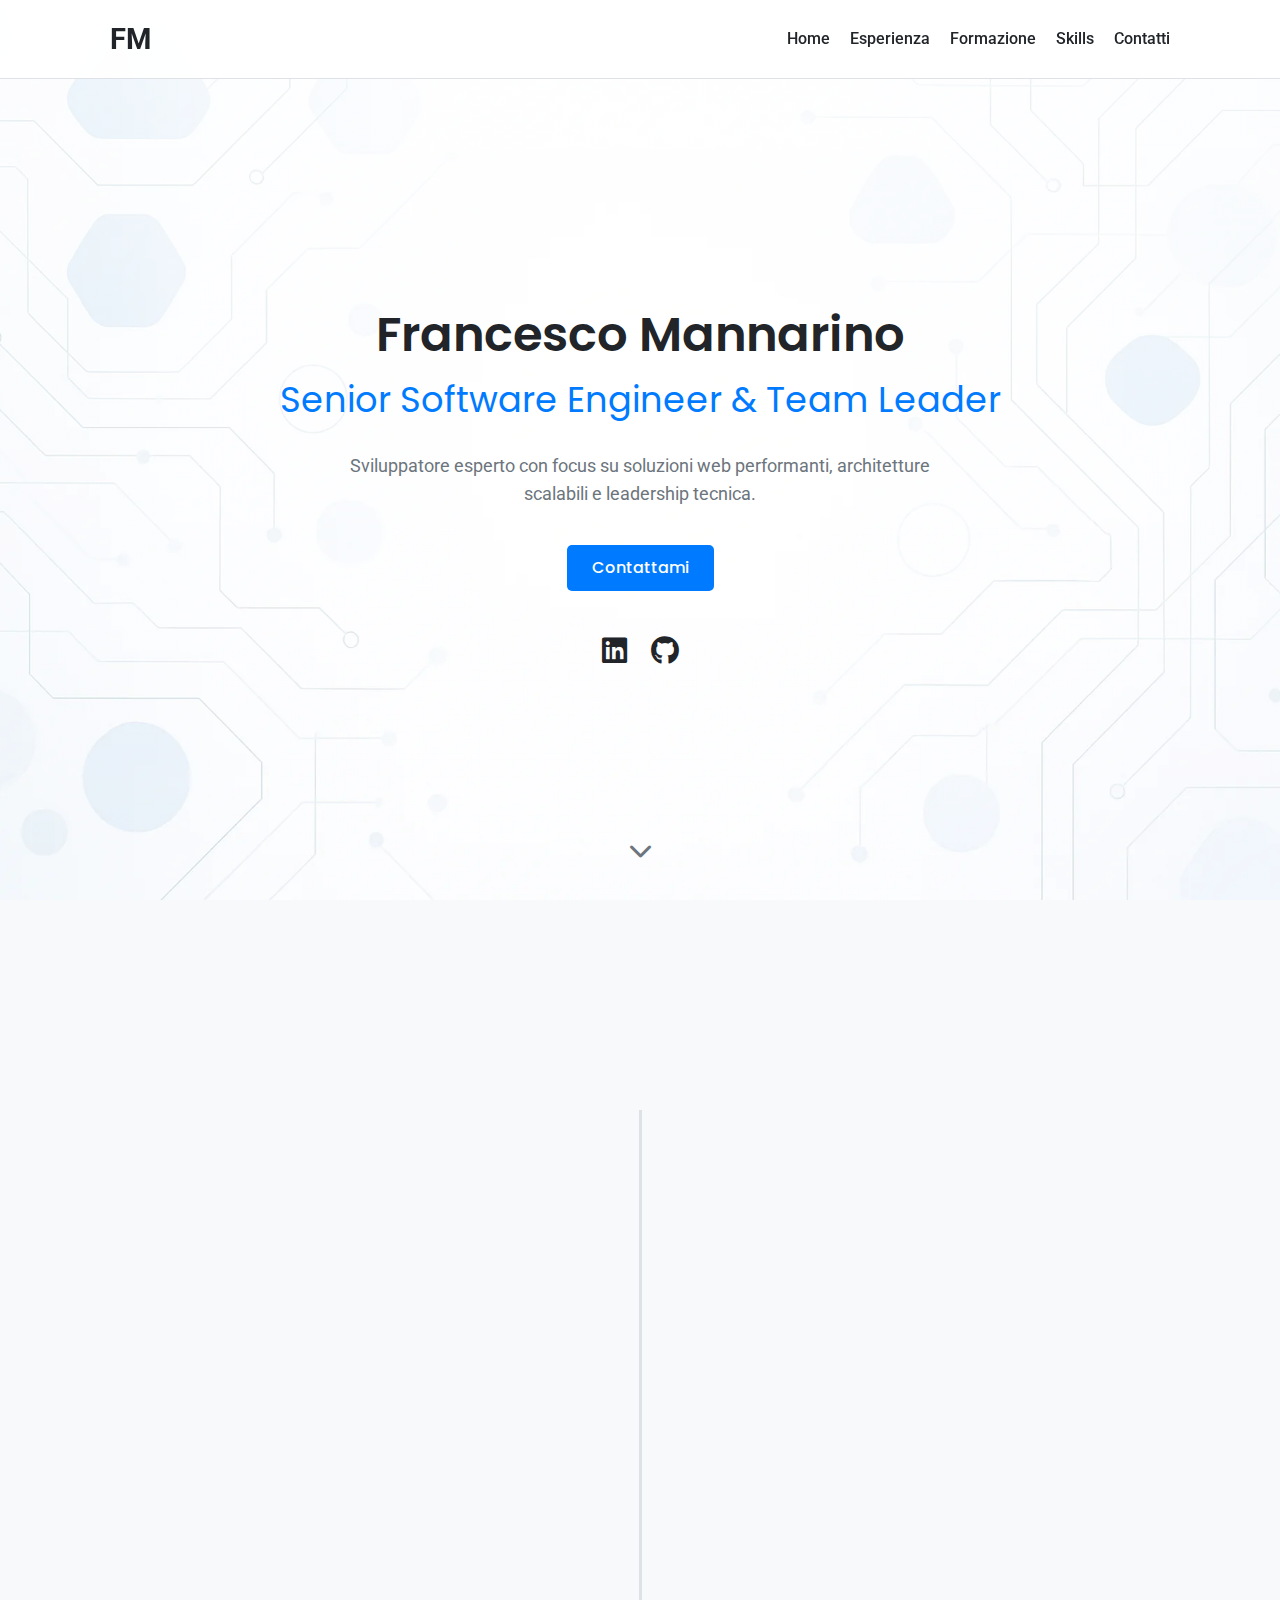
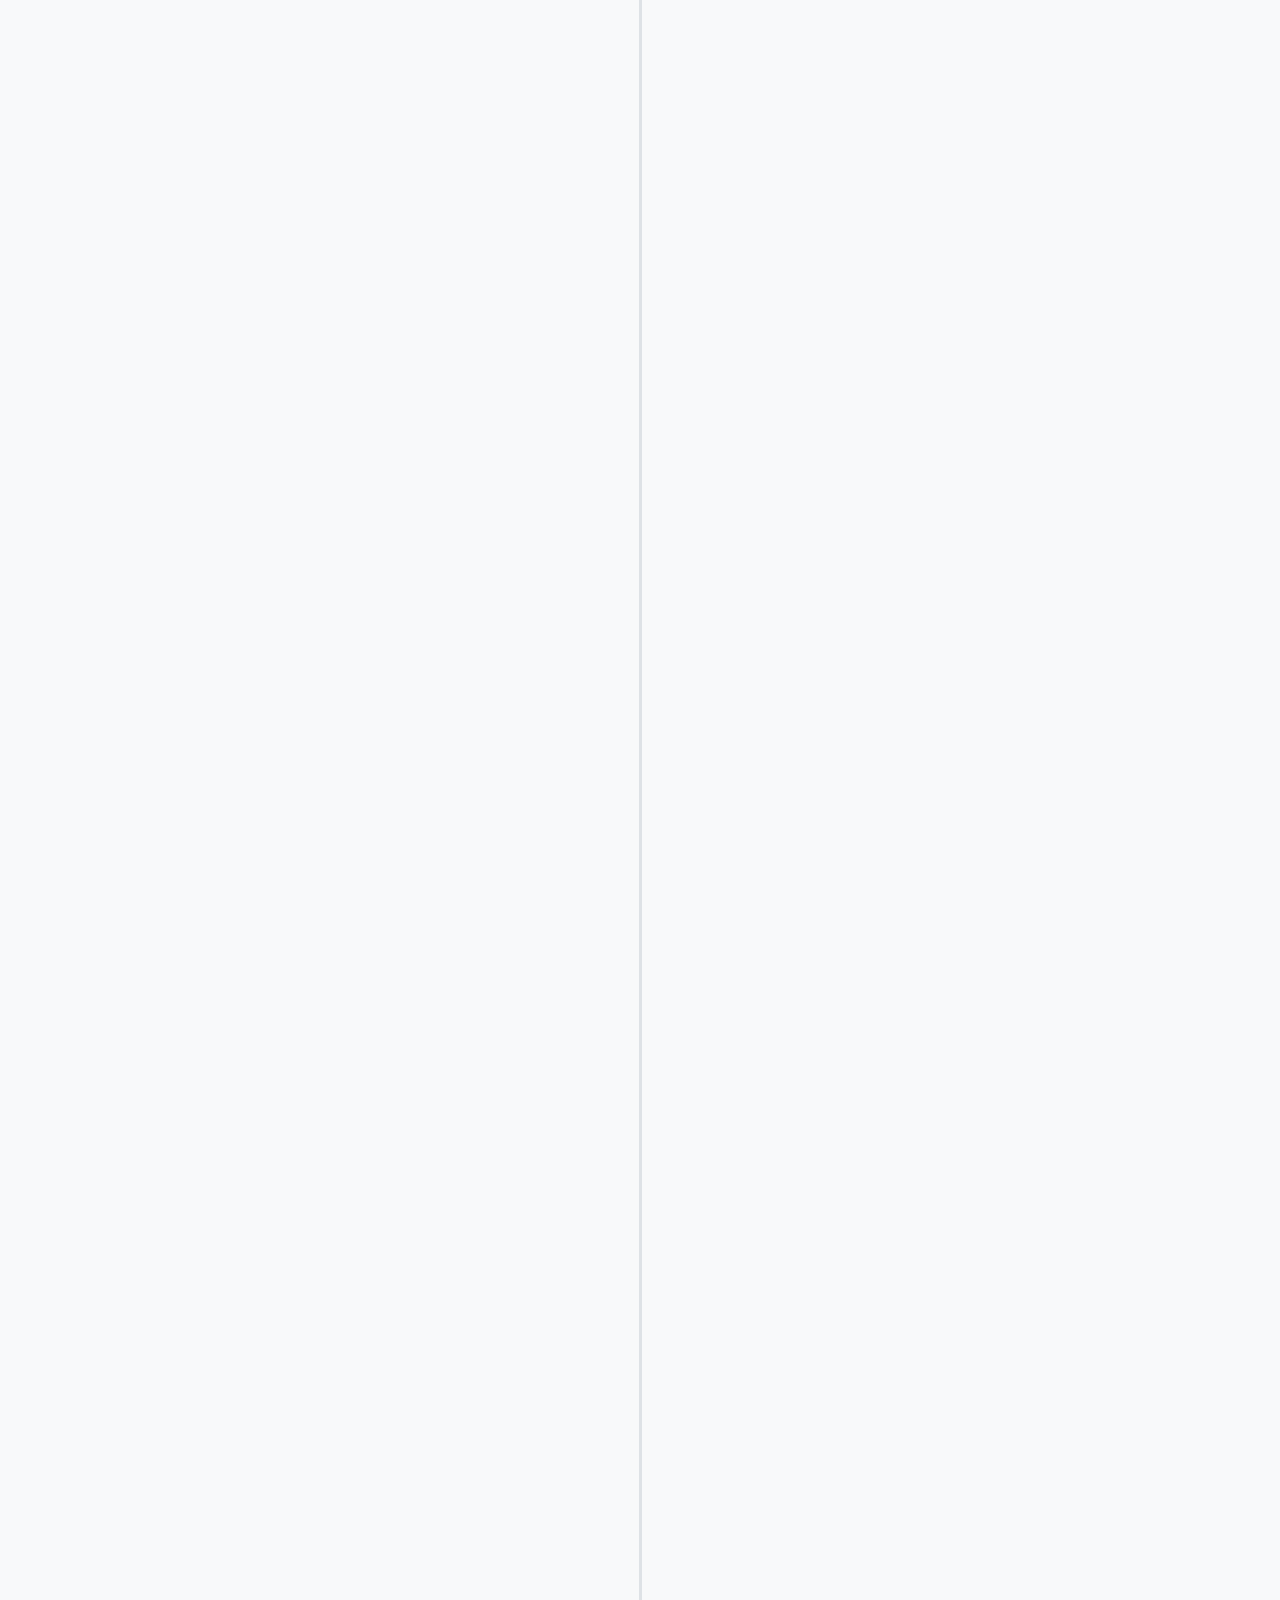
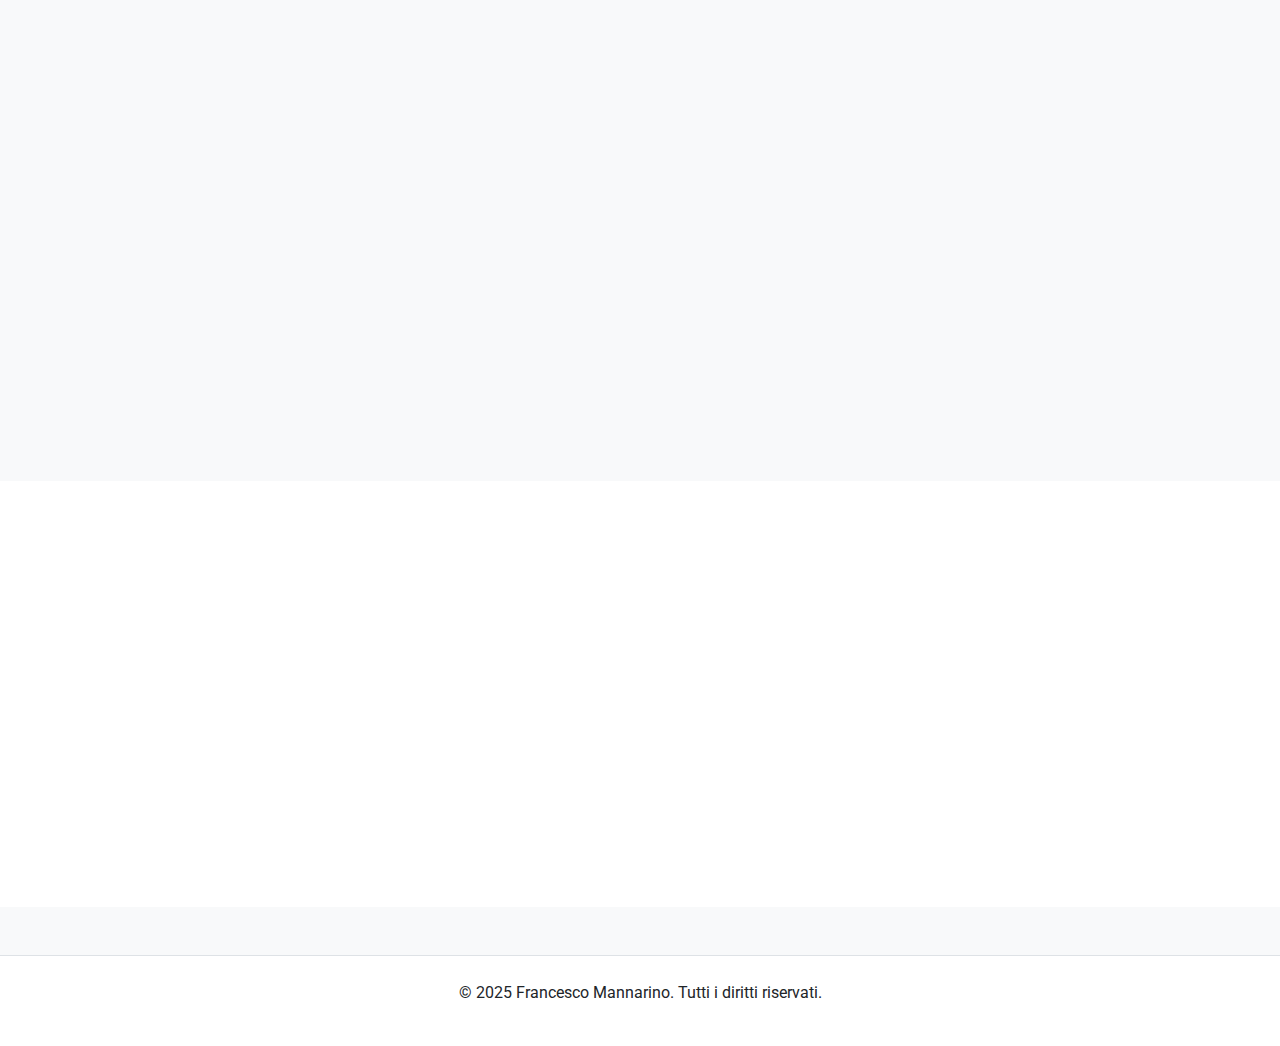
==== commit 82fc124c: "Miglioramenti al contenuto delle sezioni esperienza e formazione nel portfolio" ====
--- a/index.html
+++ b/index.html
@@ -76,7 +76,7 @@
                             <li>Ridotto i tempi di rilascio del 20% ottimizzando pianificazione e gestione attività.
                             </li>
                             <li>Implementato CI/CD e coding standard, migliorando stabilità e manutenibilità.</li>
-                            <li>Aumentata la soddisfazione PA con interfacce più intuitive e conformi.</li>
+                            <li>Implementato interfacce più intuitive e conformi agli standard di accessibilita'.</li>
                         </ul>
                         <p class="tech-stack"><strong>Tech:</strong> Angular, Javascript, Typescript, HTML, CSS, PWA,
                             WebAPI, NodeJS</p>
@@ -89,9 +89,9 @@
                         <h4>Engineering Ingegneria Informatica SpA <span class="location"><i
                                     class="fas fa-map-marker-alt"></i> Roma</span></h4>
                         <ul>
-                            <li>Ridotto i tempi di caricamento pagina del 30% ottimizzando risorse e codice.</li>
-                            <li>Aumentato il coinvolgimento utenti migliorando UX e feedback positivi.</li>
-                            <li>Creato componenti riutilizzabili velocizzando sviluppo e riducendo costi.</li>
+                            <li>Ridotto i tempi di caricamento degli applicativi ottimizzando risorse e codice.</li>
+                            <li>Aumentato il coinvolgimento utenti migliorando UX.</li>
+                            <li>Creato componenti riutilizzabili velocizzando lo sviluppo e riducendo i costi.</li>
                         </ul>
                         <p class="tech-stack"><strong>Tech:</strong> Angular, Javascript, Typescript, HTML, CSS, PWA,
                             WebAPI</p>
@@ -123,7 +123,7 @@
                             <li>Aumentata stabilità e prestazioni dell'app del 15% con ottimizzazioni mirate.</li>
                         </ul>
                         <p class="tech-stack"><strong>Tech:</strong> AngularJS, Javascript, Ionic, HTML, CSS,
-                            Objective-C, Java, Spring Boot</p>
+                            Objective-C, Java</p>
                     </div>
                 </div>
 
